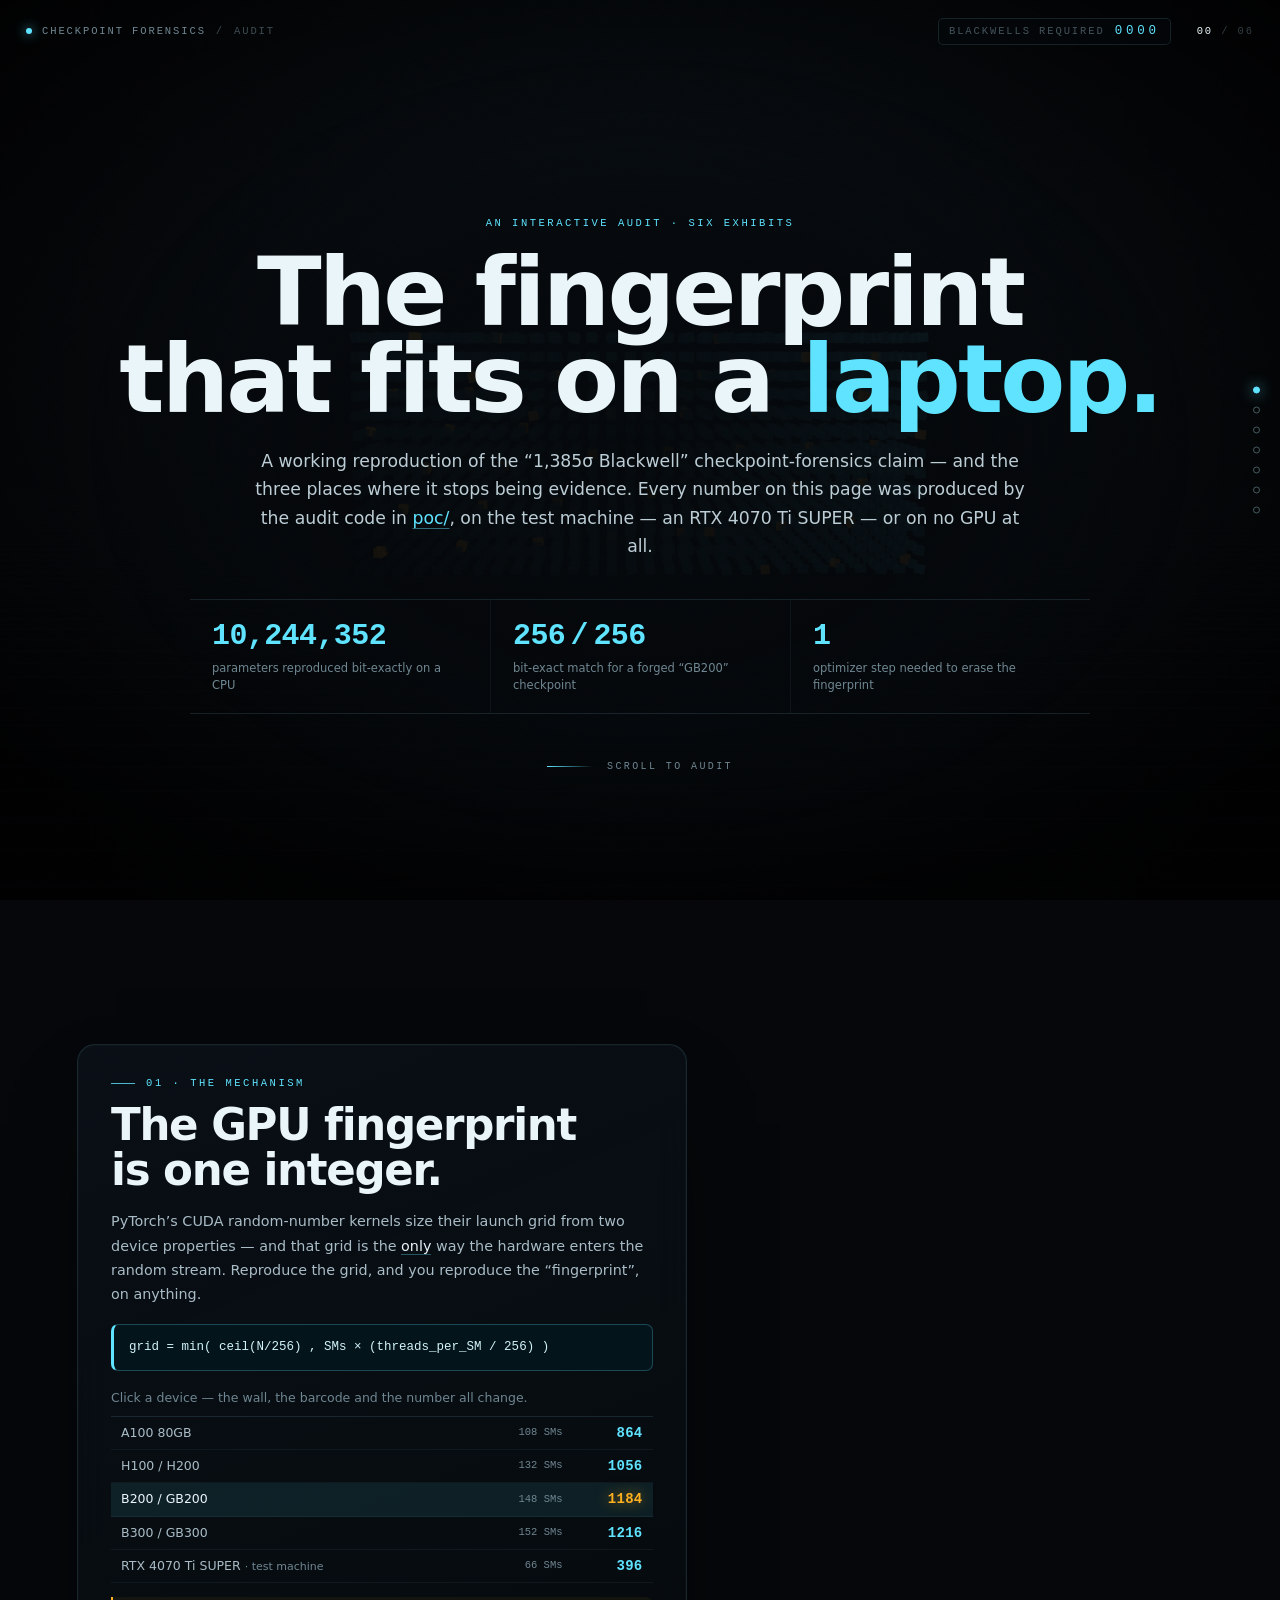
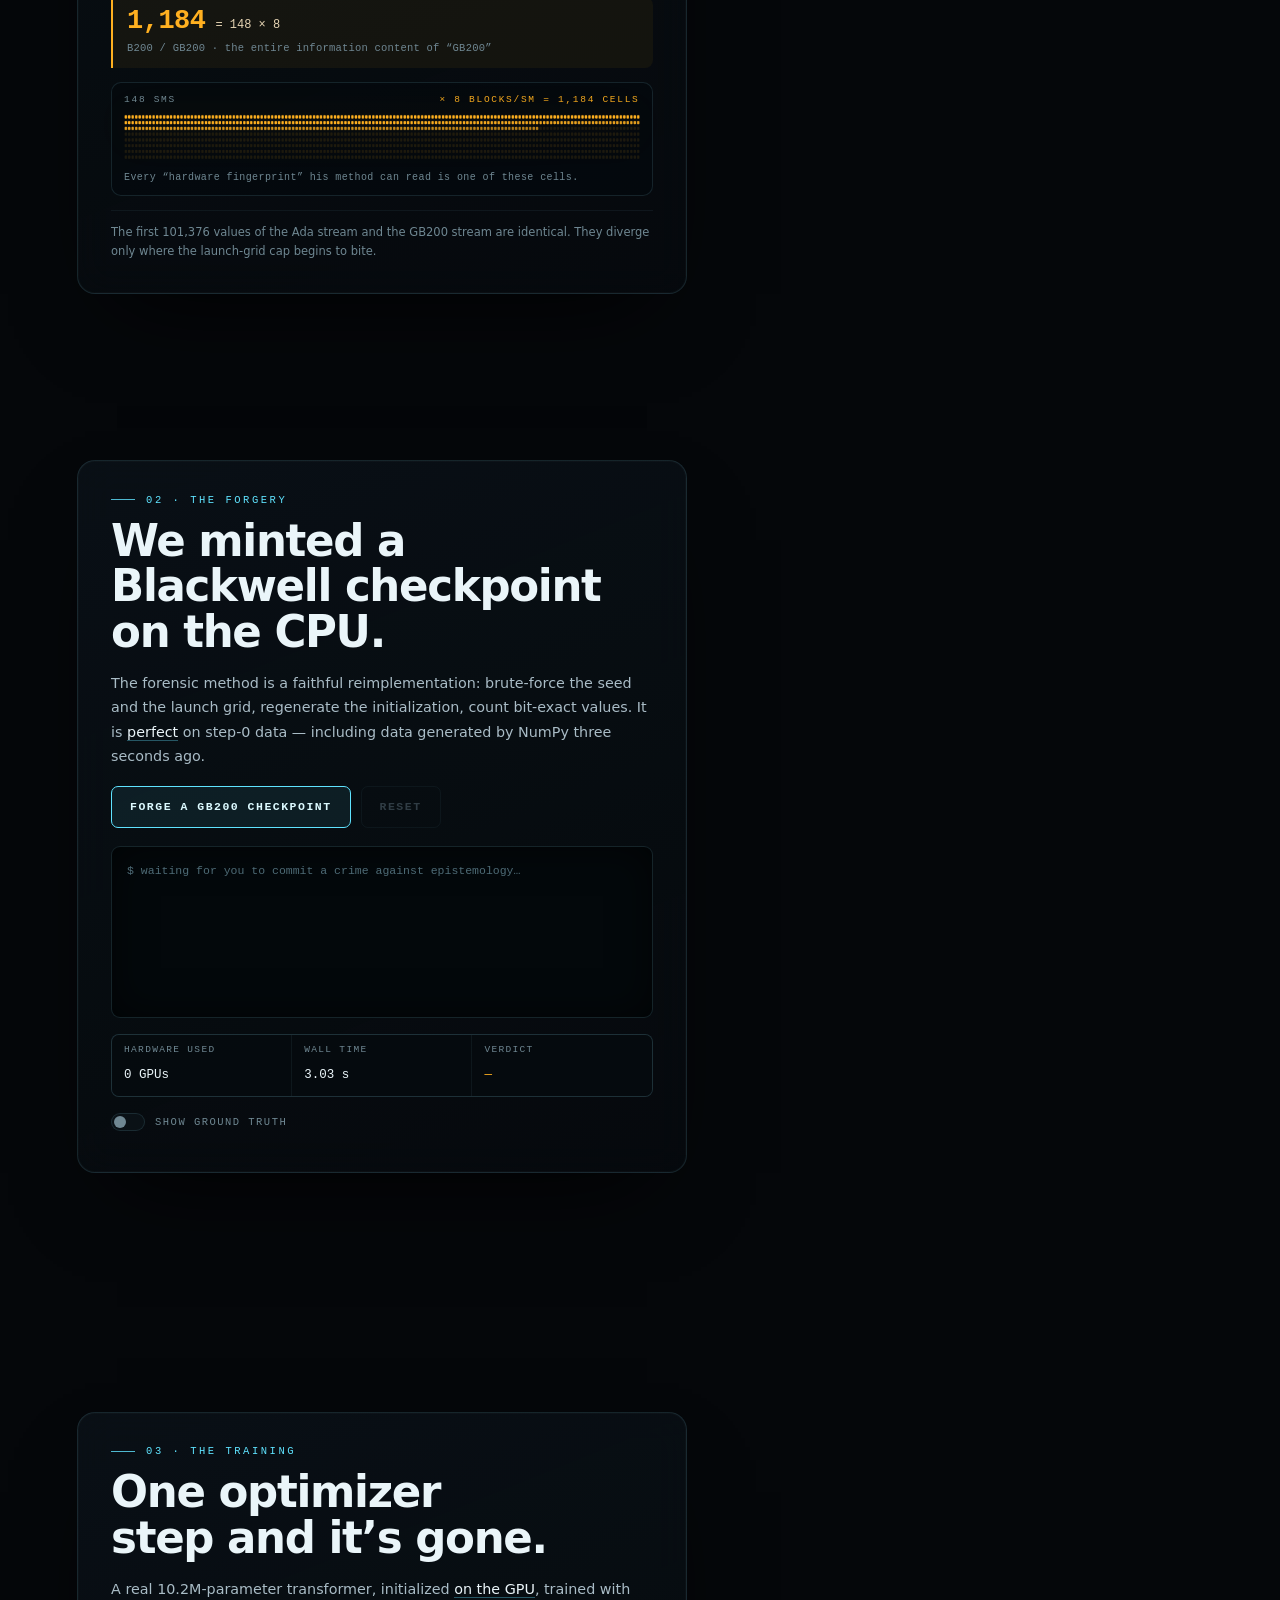
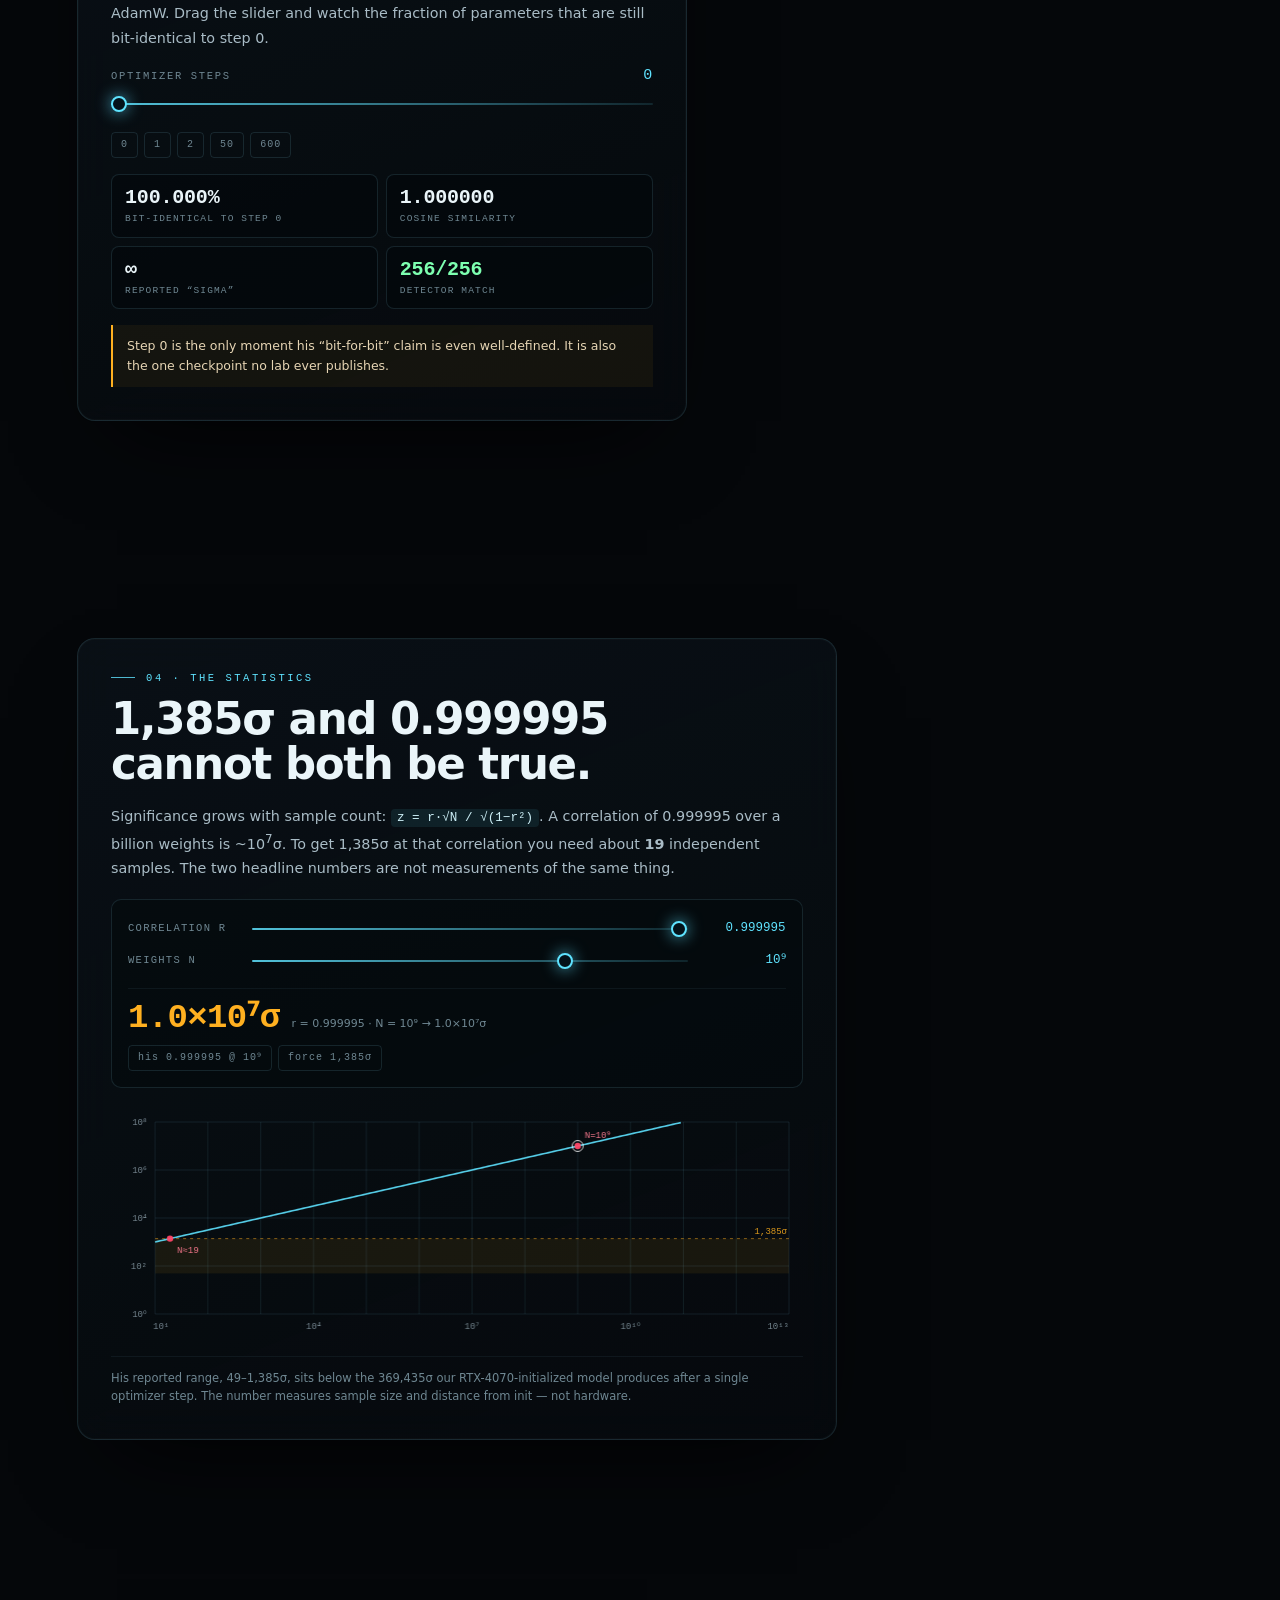
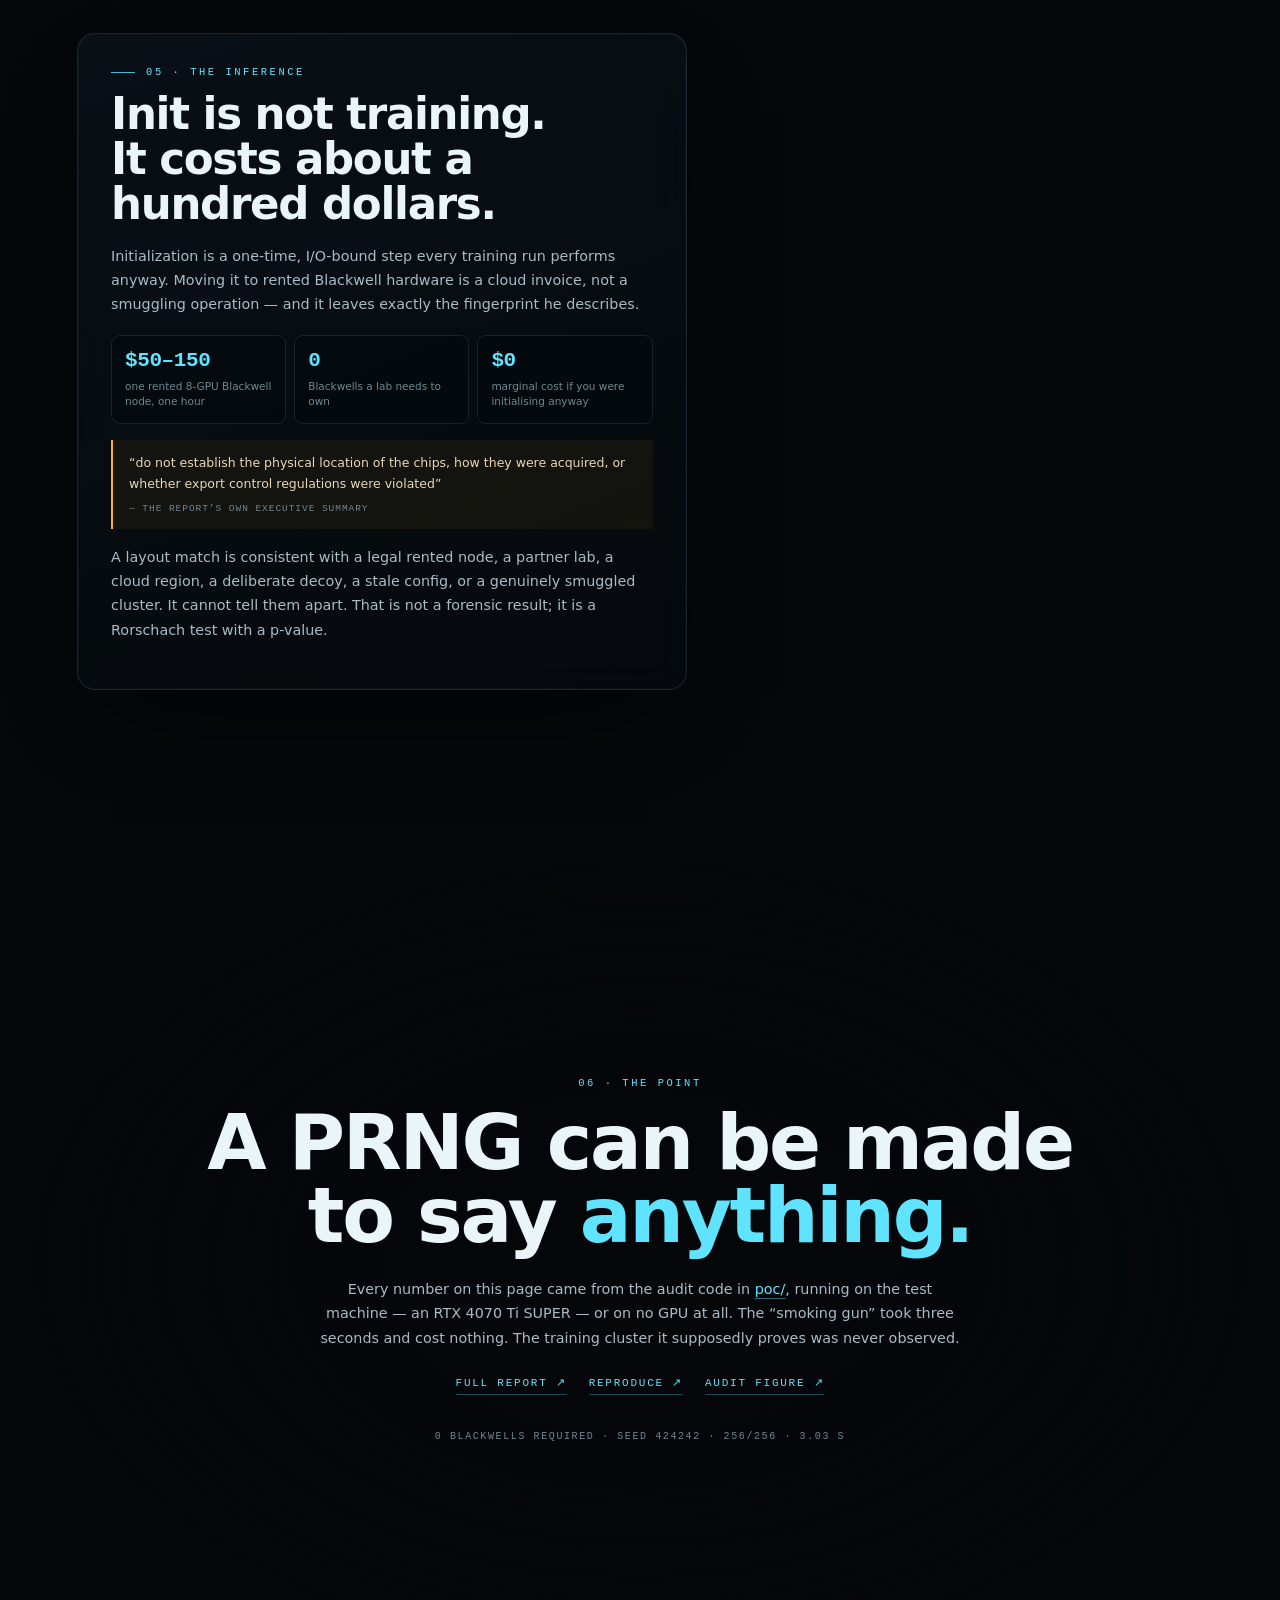
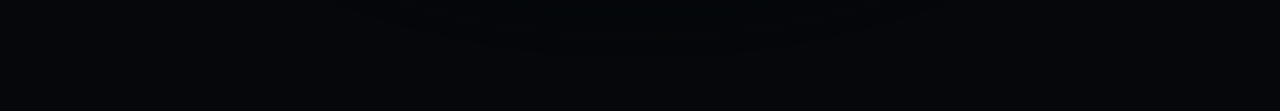
==== site/index.html @ 338f4148 "Checkpoint forensics audit: PoC, report, and interactive site" ====
<!doctype html>
<html lang="en">
<head>
<meta charset="utf-8"/>
<meta name="viewport" content="width=device-width, initial-scale=1"/>
<meta name="theme-color" content="#05070a"/>
<title>Checkpoint Forensics, Audited — an interactive teardown</title>
<meta name="description" content="A working reproduction of the '1,385-sigma Blackwell' checkpoint forensics claim, and the three places where it stops being evidence."/>
<link rel="icon" href="data:image/svg+xml,%3Csvg xmlns='http://www.w3.org/2000/svg' viewBox='0 0 32 32'%3E%3Crect width='32' height='32' fill='%2305070a'/%3E%3Crect x='6' y='6' width='8' height='8' fill='%235fe3ff'/%3E%3Crect x='18' y='6' width='8' height='8' fill='%23ffb020'/%3E%3Crect x='6' y='18' width='8' height='8' fill='%23ff4767'/%3E%3Crect x='18' y='18' width='8' height='8' fill='%235fe3ff'/%3E%3C/svg%3E"/>
<link rel="stylesheet" href="styles.css"/>
</head>
<body>

<div id="webgl" aria-hidden="true"></div>
<div class="grain" aria-hidden="true"></div>
<div class="vignette" aria-hidden="true"></div>

<header class="hud">
  <div class="hud__brand">
    <span class="hud__dot"></span>
    <span>CHECKPOINT&nbsp;FORENSICS</span>
    <span class="hud__sep">/</span>
    <span class="hud__muted">AUDIT</span>
  </div>
  <div class="hud__right">
    <div class="hud__counter" id="hudCounter" title="Every experiment on this page ran with zero Blackwell GPUs">
      <span class="hud__label">BLACKWELLS&nbsp;REQUIRED</span>
      <span class="hud__digits" id="counterDigits">0000</span>
    </div>
    <div class="hud__idx"><b id="idxNum">00</b><span>&nbsp;/&nbsp;06</span></div>
  </div>
</header>

<nav class="rail" id="rail" aria-label="Sections"></nav>

<main>

  <!-- ============================================================ 00 HERO -->
  <section class="section section--hero" id="s-hero" data-scene="hero" data-label="Opening">
    <div class="hero">
      <div class="kicker">An interactive audit · six exhibits</div>
      <h1>The fingerprint<br/>that fits on a <em>laptop.</em></h1>
      <p class="lede">A working reproduction of the “1,385σ Blackwell” checkpoint-forensics claim —
        and the three places where it stops being evidence. Every number on this page was produced
        by the audit code in <a href="../poc/run_all.py" data-view="code" data-title="poc/run_all.py">poc/</a>,
        on the test machine — an RTX&nbsp;4070&nbsp;Ti&nbsp;SUPER — or on no GPU at all.</p>
      <div class="hero__stats">
        <div class="stat">
          <b>10,244,352</b>
          <span>parameters reproduced bit-exactly on a CPU</span>
        </div>
        <div class="stat">
          <b>256&thinsp;/&thinsp;256</b>
          <span>bit-exact match for a forged “GB200” checkpoint</span>
        </div>
        <div class="stat">
          <b>1</b>
          <span>optimizer step needed to erase the fingerprint</span>
        </div>
      </div>
      <div class="scrollcue"><a href="#s-mech"><span class="scrollcue__line"></span> scroll to audit</a></div>
    </div>
  </section>

  <!-- ========================================================== 01 MECHANISM -->
  <section class="section" id="s-mech" data-scene="integer" data-label="The mechanism">
    <div class="panel">
      <div class="kicker">01 · The mechanism</div>
      <h2>The GPU fingerprint is one integer.</h2>
      <p>PyTorch’s CUDA random-number kernels size their launch grid from two device
        properties — and that grid is the <em>only</em> way the hardware enters the random stream.
        Reproduce the grid, and you reproduce the “fingerprint”, on anything.</p>
      <div class="formula">grid = min( ceil(N/256) , SMs × (threads_per_SM / 256) )</div>
      <p class="small">Click a device — the wall, the barcode and the number all change.</p>
      <div class="devices" id="devices">
        <button class="dev" data-key="a100" data-sm="108" data-bps="8" data-name="A100 80GB"
                data-note="a smaller grid, a different fingerprint">
          <span>A100 80GB</span><span class="sm">108 SMs</span><b>864</b>
        </button>
        <button class="dev" data-key="h100" data-sm="132" data-bps="8" data-name="H100 / H200"
                data-note="identical to the H200 — the method cannot tell them apart">
          <span>H100 / H200</span><span class="sm">132 SMs</span><b>1056</b>
        </button>
        <button class="dev is-active" data-key="gb200" data-sm="148" data-bps="8" data-name="B200 / GB200"
                data-note="the entire information content of “GB200”">
          <span>B200 / GB200</span><span class="sm">148 SMs</span><b>1184</b>
        </button>
        <button class="dev" data-key="b300" data-sm="152" data-bps="8" data-name="B300 / GB300"
                data-note="one integer away from “GB200”, and a different rack">
          <span>B300 / GB300</span><span class="sm">152 SMs</span><b>1216</b>
        </button>
        <button class="dev" data-key="rtx4070tis" data-sm="66" data-bps="6" data-name="RTX 4070 Ti SUPER"
                data-note="the test machine that forged the checkpoint">
          <span>RTX 4070 Ti SUPER <i>· test machine</i></span><span class="sm">66 SMs</span><b>396</b>
        </button>
      </div>
      <div class="gridnote">
        <div class="gridnote__row"><b id="gridNum">1,184</b><span id="gridEq">= 148 × 8</span></div>
        <div class="gridnote__cap" id="gridCap">B200 / GB200 · the entire information content of “GB200”</div>
      </div>
      <div class="barcode-block">
        <div class="barcode-block__head"><span id="bcSms">148 SMs</span><span id="bcCells">× 8 blocks/SM = 1,184 cells</span></div>
        <canvas id="barcode" width="760" height="68"></canvas>
        <div class="barcode-block__cap">Every “hardware fingerprint” his method can read is one of these cells.</div>
      </div>
      <p class="fine">The first 101,376 values of the Ada stream and the GB200 stream are identical.
        They diverge only where the launch-grid cap begins to bite.</p>
    </div>
  </section>

  <!-- ============================================================= 02 FORGERY -->
  <section class="section" id="s-forge" data-scene="forge" data-label="The forgery">
    <div class="panel">
      <div class="kicker">02 · The forgery</div>
      <h2>We minted a Blackwell checkpoint on the CPU.</h2>
      <p>The forensic method is a faithful reimplementation: brute-force the seed and the launch
        grid, regenerate the initialization, count bit-exact values. It is <em>perfect</em> on
        step-0 data — including data generated by NumPy three seconds ago.</p>
      <div class="row">
        <button class="btn" id="forgeBtn">Forge a GB200 checkpoint</button>
        <button class="btn btn--ghost" id="resetBtn" disabled>reset</button>
      </div>
      <div class="term" id="term" aria-live="polite"><pre id="termPre"><span class="dim">$ waiting for you to commit a crime against epistemology…</span></pre></div>
      <div class="receipt">
        <div><span>hardware used</span><b>0 GPUs</b></div>
        <div><span>wall time</span><b>3.03 s</b></div>
        <div><span>verdict</span><b class="amber" id="receiptVerdict">—</b></div>
      </div>
      <label class="switch">
        <input type="checkbox" id="truthToggle"/>
        <span>show ground truth</span>
      </label>
      <p class="truth" id="truth">Test machine: <b>RTX 4070 Ti SUPER</b> · Ada · 66 SMs · 16&nbsp;GB · <b>0 Blackwells</b>.
        The forged checkpoint is bit-identical to what a 148-SM device would emit — because the only
        difference is the integer 1184.</p>
    </div>
    <div class="stamp" id="stamp" aria-hidden="true">CERTIFIED<br/>GB200<span>256 / 256 · CONCLUSIVE</span></div>
  </section>

  <!-- ============================================================== 03 DECAY -->
  <section class="section" id="s-decay" data-scene="decay" data-label="The training">
    <div class="panel">
      <div class="kicker">03 · The training</div>
      <h2>One optimizer step and it’s gone.</h2>
      <p>A real 10.2M-parameter transformer, initialized <em>on the GPU</em>, trained with AdamW.
        Drag the slider and watch the fraction of parameters that are still bit-identical to step&nbsp;0.</p>
      <div class="control">
        <div class="control__head">
          <span>optimizer steps</span>
          <output id="stepOut">0</output>
        </div>
        <input type="range" id="stepSlider" min="0" max="10" step="1" value="0"
               aria-label="Training steps"/>
        <div class="presets" id="stepPresets">
          <button data-step="0">0</button>
          <button data-step="1">1</button>
          <button data-step="2">2</button>
          <button data-step="6">50</button>
          <button data-step="10">600</button>
        </div>
      </div>
      <div class="readouts">
        <div><b id="rExact">100.000%</b><span>bit-identical to step 0</span></div>
        <div><b id="rCos">1.000000</b><span>cosine similarity</span></div>
        <div><b id="rSigma">∞</b><span>reported “sigma”</span></div>
        <div><b id="rDetect" class="ok">256/256</b><span>detector match</span></div>
      </div>
      <p class="note" id="decayNote">Step 0 is the only moment his “bit-for-bit” claim is even
        well-defined. It is also the one checkpoint no lab ever publishes.</p>
    </div>
  </section>

  <!-- ============================================================== 04 SIGMA -->
  <section class="section" id="s-sigma" data-scene="sigma" data-label="The statistics">
    <div class="panel panel--wide">
      <div class="kicker">04 · The statistics</div>
      <h2>1,385σ and 0.999995 cannot both be true.</h2>
      <p>Significance grows with sample count: <code>z = r·√N / √(1−r²)</code>. A correlation of
        0.999995 over a billion weights is ~10<sup>7</sup>σ. To get 1,385σ at that correlation you
        need about <b>19</b> independent samples. The two headline numbers are not measurements of
        the same thing.</p>
      <div class="calc">
        <label class="calc__row">
          <span>correlation&nbsp;r</span>
          <input type="range" id="rSlider" min="990000" max="1000000" step="1" value="999995"/>
          <output id="rOut">0.999995</output>
        </label>
        <label class="calc__row">
          <span>weights&nbsp;N</span>
          <input type="range" id="nSlider" min="1" max="12" step="0.05" value="9"/>
          <output id="nOut">10⁹</output>
        </label>
        <div class="calc__result">
          <b id="zOut">10,000,000σ</b>
          <span id="zNote">his 0.999995, applied to 10⁹ weights</span>
        </div>
        <div class="presets">
          <button id="presetHis">his 0.999995 @ 10⁹</button>
          <button id="presetForce">force 1,385σ</button>
        </div>
      </div>
      <canvas id="sigmaChart" height="240"></canvas>
      <p class="fine">His reported range, 49–1,385σ, sits below the 369,435σ our RTX-4070-initialized
        model produces after a single optimizer step. The number measures sample size and distance
        from init — not hardware.</p>
    </div>
  </section>

  <!-- =============================================================== 05 COST -->
  <section class="section" id="s-cost" data-scene="cost" data-label="The inference">
    <div class="panel">
      <div class="kicker">05 · The inference</div>
      <h2>Init is not training. It costs about a hundred dollars.</h2>
      <p>Initialization is a one-time, I/O-bound step every training run performs anyway.
        Moving it to rented Blackwell hardware is a cloud invoice, not a smuggling operation —
        and it leaves exactly the fingerprint he describes.</p>
      <div class="cards">
        <div class="card"><b>$50–150</b><span>one rented 8-GPU Blackwell node, one hour</span></div>
        <div class="card"><b>0</b><span>Blackwells a lab needs to own</span></div>
        <div class="card"><b>$0</b><span>marginal cost if you were initialising anyway</span></div>
      </div>
      <blockquote>“do not establish the physical location of the chips, how they were acquired,
        or whether export control regulations were violated”
        <cite>— the report’s own executive summary</cite></blockquote>
      <p>A layout match is consistent with a legal rented node, a partner lab, a cloud region,
        a deliberate decoy, a stale config, or a genuinely smuggled cluster. It cannot tell them
        apart. That is not a forensic result; it is a Rorschach test with a p-value.</p>
    </div>
  </section>

  <!-- ============================================================== 06 OUTRO -->
  <section class="section section--outro" id="s-outro" data-scene="outro" data-label="The point">
    <div class="outro">
      <div class="kicker">06 · The point</div>
      <h2>A PRNG can be made<br/>to say <em>anything.</em></h2>
      <p>Every number on this page came from the audit code in
        <a href="../poc/run_all.py" data-view="code" data-title="poc/run_all.py">poc/</a>, running on the test
        machine — an RTX 4070 Ti SUPER — or on no GPU at all. The “smoking gun” took three seconds and cost
        nothing. The training cluster it supposedly proves was never observed.</p>
      <div class="outro__links">
        <a href="../REPORT.md" data-view="report" data-title="Checkpoint Forensics, Audited">full report ↗</a>
        <a href="../poc/run_all.py" data-view="code" data-title="poc/run_all.py">reproduce ↗</a>
        <a href="../figures/fig1_audit.png" data-view="image" data-title="fig1_audit.png">audit figure ↗</a>
      </div>
      <div class="outro__foot">0 Blackwells required · seed 424242 · 256/256 · 3.03 s</div>
    </div>
  </section>

</main>

<noscript><div class="noscript">This page needs JavaScript and WebGL. The full written audit is in <a href="../REPORT.md">REPORT.md</a>.</div></noscript>

<button class="totop" id="toTop" type="button" aria-label="Back to top">
  <span class="totop__arrow" aria-hidden="true">↑</span>
  <span class="totop__label">top</span>
</button>

<div class="modal" id="modal" role="dialog" aria-modal="true" aria-hidden="true" aria-labelledby="modalTitle">
  <div class="modal__backdrop" data-close></div>
  <div class="modal__panel">
    <header class="modal__bar">
      <div class="modal__heading">
        <span class="modal__kind" id="modalKind">document</span>
        <h2 class="modal__title" id="modalTitle">Viewer</h2>
      </div>
      <div class="modal__actions">
        <button class="modal__btn" id="modalCopy" type="button" hidden>copy</button>
        <a class="modal__btn" id="modalDownload" href="#" download hidden>download</a>
        <button class="modal__close" type="button" data-close aria-label="Close viewer">✕</button>
      </div>
    </header>
    <div class="modal__body" id="modalBody"></div>
  </div>
</div>

<script type="module" src="main.js"></script>
</body>
</html>
---- site/styles.css ----
/* ============================================================================
   Checkpoint Forensics, Audited — visual system
   ========================================================================== */
:root{
  --bg:#05070a;
  --bg2:#070b10;
  --ink:#eaf5f9;
  --body:#a9bcc6;
  --dim:#6f8792;
  --line:rgba(110,180,200,.16);
  --line-soft:rgba(110,180,200,.08);
  --cyan:#5fe3ff;
  --amber:#ffb020;
  --red:#ff4767;
  --green:#7dffb0;
  --sans:"Segoe UI",system-ui,-apple-system,"Helvetica Neue",Arial,sans-serif;
  --mono:ui-monospace,"Cascadia Mono",Consolas,"SF Mono",Menlo,monospace;
  --panel:linear-gradient(158deg,rgba(10,17,23,.9),rgba(6,10,14,.76));
  --shadow:0 40px 90px -40px rgba(0,0,0,.95),0 0 0 1px rgba(255,255,255,.02) inset;
}
*,*::before,*::after{box-sizing:border-box}
html{scroll-behavior:smooth}
body{
  margin:0;background:var(--bg);color:var(--ink);
  font-family:var(--sans);font-size:16px;line-height:1.6;
  overflow-x:hidden;-webkit-font-smoothing:antialiased;
}
::selection{background:rgba(95,227,255,.28);color:#fff}
:focus-visible{outline:2px solid var(--cyan);outline-offset:3px;border-radius:4px}
a{color:var(--cyan);text-decoration:none}
a:hover{text-decoration:underline;text-underline-offset:3px}

/* ---------- stage ---------------------------------------------------------- */
#webgl{position:fixed;inset:0;z-index:0}
#webgl canvas{display:block;width:100%;height:100%}
.grain,.vignette{position:fixed;inset:0;z-index:1;pointer-events:none}
.grain{
  opacity:.045;mix-blend-mode:screen;
  background-image:url("data:image/svg+xml,%3Csvg xmlns='http://www.w3.org/2000/svg' width='160' height='160'%3E%3Cfilter id='n'%3E%3CfeTurbulence type='fractalNoise' baseFrequency='0.85' numOctaves='2' stitchTiles='stitch'/%3E%3C/filter%3E%3Crect width='100%25' height='100%25' filter='url(%23n)' opacity='0.6'/%3E%3C/svg%3E");
}
.vignette{background:radial-gradient(ellipse 70% 60% at 50% 42%,rgba(0,0,0,0) 30%,rgba(0,0,0,.55) 78%,rgba(0,0,0,.82) 100%)}

/* ---------- HUD ------------------------------------------------------------ */
.hud{
  position:fixed;top:0;left:0;right:0;z-index:30;
  display:flex;align-items:center;justify-content:space-between;gap:20px;
  padding:18px 26px;pointer-events:none;
  font:10.5px/1 var(--mono);letter-spacing:.18em;text-transform:uppercase;color:var(--dim);
}
.hud__brand{display:flex;align-items:center;gap:10px;white-space:nowrap}
.hud__dot{width:6px;height:6px;border-radius:50%;background:var(--cyan);box-shadow:0 0 12px var(--cyan);animation:pulse 2.6s infinite}
@keyframes pulse{0%,100%{opacity:1}50%{opacity:.35}}
.hud__sep,.hud__muted{opacity:.55}
.hud__right{display:flex;align-items:center;gap:26px}
.hud__counter{display:flex;align-items:center;gap:10px;padding:6px 10px;border:1px solid var(--line);border-radius:5px;background:rgba(5,9,12,.5)}
.hud__label{opacity:.6}
.hud__digits{font-size:12.5px;letter-spacing:.3em;color:var(--cyan);transition:text-shadow .3s,color .3s}
.hud__counter.flash .hud__digits{color:#fff;text-shadow:0 0 16px var(--cyan)}
.hud__idx b{color:var(--ink);font-weight:500}
.hud__idx span{opacity:.45}

/* ---------- rail ----------------------------------------------------------- */
.rail{position:fixed;right:20px;top:50%;transform:translateY(-50%);z-index:30;display:flex;flex-direction:column;gap:13px}
.rail button{
  width:7px;height:7px;padding:0;border-radius:50%;cursor:pointer;
  border:1px solid rgba(150,190,205,.45);background:transparent;transition:.25s;
}
.rail button:hover{border-color:var(--cyan);transform:scale(1.35)}
.rail button.is-active{background:var(--cyan);border-color:var(--cyan);box-shadow:0 0 14px rgba(95,227,255,.9)}

/* ---------- sections ------------------------------------------------------- */
main{position:relative;z-index:10}
.section{
  position:relative;min-height:100vh;display:flex;align-items:center;
  padding:8vh 6vw;scroll-margin-top:0;
}
.section--hero{justify-content:center;text-align:center;min-height:108vh;padding-top:10vh}
.section--hero::before{
  content:"";position:absolute;inset:0;pointer-events:none;
  background:radial-gradient(ellipse 58% 54% at 50% 46%,rgba(5,7,10,.94) 0%,rgba(5,7,10,.82) 42%,rgba(5,7,10,0) 74%);
}
.section--outro{justify-content:center;text-align:center}
.section--outro::before{
  content:"";position:absolute;inset:0;pointer-events:none;
  background:radial-gradient(ellipse 62% 58% at 50% 50%,rgba(5,7,10,.95) 0%,rgba(5,7,10,.86) 45%,rgba(5,7,10,0) 76%);
}

/* ---------- panel ---------------------------------------------------------- */
.panel{
  position:relative;width:min(610px,100%);
  background:var(--panel);border:1px solid var(--line);border-radius:18px;
  padding:clamp(22px,2.6vw,36px);
  box-shadow:var(--shadow);
  backdrop-filter:blur(18px) saturate(1.15);-webkit-backdrop-filter:blur(18px) saturate(1.15);
  pointer-events:auto;
}
.panel--wide{width:min(760px,100%)}
.js .panel{opacity:0;transform:translateY(26px);transition:opacity .9s cubic-bezier(.2,.7,.2,1),transform .9s cubic-bezier(.2,.7,.2,1)}
.js .section.is-active .panel{opacity:1;transform:none}

.kicker{
  display:flex;align-items:center;gap:11px;
  font:10.5px/1 var(--mono);letter-spacing:.24em;text-transform:uppercase;color:var(--cyan);
  margin-bottom:6px;
}
.kicker::before{content:"";width:24px;height:1px;background:currentColor;opacity:.8}
h1,h2{margin:0;font-weight:650;letter-spacing:-.03em;text-wrap:balance}
h1{font-size:clamp(46px,7.4vw,108px);line-height:.92;margin:20px 0 24px}
h1 em,h2 em{font-style:normal;color:var(--cyan)}
h2{font-size:clamp(27px,3.4vw,44px);line-height:1.04;margin:14px 0 16px}
p{margin:0 0 14px;color:var(--body);font-size:clamp(14px,1.12vw,15.5px);line-height:1.7}
p em{color:var(--ink);font-style:normal;border-bottom:1px solid rgba(95,227,255,.35)}
p.small{font-size:12.5px;color:var(--dim);margin-bottom:8px}
p.fine{font-size:11.5px;line-height:1.6;color:var(--dim);margin:14px 0 0;border-top:1px solid var(--line-soft);padding-top:12px}
p.note{margin:16px 0 0;padding:11px 14px;border-left:2px solid var(--amber);background:rgba(255,176,32,.055);color:#e6d5b4;font-size:12.5px;line-height:1.6}
code{font-family:var(--mono);font-size:.88em;color:#cdeff7;background:rgba(95,227,255,.09);padding:2px 6px;border-radius:4px;white-space:nowrap}

/* ---------- hero ----------------------------------------------------------- */
.hero{max-width:1060px;text-align:center;position:relative;z-index:1}
.hero .kicker{justify-content:center}
.hero .kicker::before{display:none}
.lede{max-width:780px;margin:0 auto 38px;font-size:clamp(15px,1.35vw,18px);line-height:1.65;color:#bccdd5}
.lede a,.outro p a{
  color:var(--cyan);font-weight:500;
  text-decoration:underline;text-decoration-color:rgba(95,227,255,.45);
  text-decoration-thickness:1px;text-underline-offset:4px;
}
.lede a:hover,.outro p a:hover{color:#fff;text-decoration-color:#fff}
.hero__stats{display:grid;grid-template-columns:repeat(3,1fr);gap:0;max-width:900px;margin:0 auto 46px;border-top:1px solid var(--line);border-bottom:1px solid var(--line)}
.stat{padding:20px 22px;text-align:left}
.stat+.stat{border-left:1px solid var(--line-soft)}
.stat b{display:block;font:600 clamp(22px,2.4vw,30px)/1.1 var(--mono);color:var(--cyan);letter-spacing:-.02em}
.stat span{display:block;margin-top:7px;font-size:11.5px;line-height:1.45;color:var(--dim)}
.scrollcue{font:10px/1 var(--mono);letter-spacing:.24em;text-transform:uppercase;color:var(--dim)}
.scrollcue a{display:inline-flex;align-items:center;gap:14px;color:inherit;text-decoration:none;transition:color .2s}
.scrollcue a:hover,.scrollcue a:focus-visible{color:var(--cyan);text-decoration:none}
.scrollcue__line{width:46px;height:1px;background:linear-gradient(90deg,var(--cyan),transparent);animation:slide 2.4s ease-in-out infinite}
@keyframes slide{0%,100%{transform:translateX(0);opacity:.35}50%{transform:translateX(8px);opacity:1}}

/* ---------- formula -------------------------------------------------------- */
.formula{
  font-family:var(--mono);font-size:12.5px;line-height:1.5;color:#d3f4fb;
  background:#03141a;border:1px solid rgba(95,227,255,.26);border-left:3px solid var(--cyan);
  padding:13px 15px;border-radius:7px;margin:17px 0 16px;overflow-x:auto;white-space:nowrap;
}

/* ---------- device table --------------------------------------------------- */
.devices{display:flex;flex-direction:column;margin:2px 0 4px;border-top:1px solid var(--line)}
.dev{
  display:grid;grid-template-columns:1fr 90px 70px;align-items:center;gap:10px;
  padding:8px 10px;border:0;border-bottom:1px solid var(--line-soft);
  background:transparent;color:var(--body);font:12.5px/1.3 var(--sans);
  text-align:left;cursor:pointer;transition:background .18s,color .18s;
}
.dev:hover{background:rgba(95,227,255,.05);color:var(--ink)}
.dev.is-active{background:rgba(95,227,255,.09);color:var(--ink)}
.dev.is-active b{color:var(--amber);text-shadow:0 0 14px rgba(255,176,32,.6)}
.dev span.sm{font-family:var(--mono);font-size:10.5px;color:var(--dim);text-align:right}
.dev b{font:600 14px/1 var(--mono);color:var(--cyan);text-align:right;letter-spacing:.02em}
.dev i{font-style:normal;color:var(--dim);font-size:11px}

/* ---------- grid readout --------------------------------------------------- */
.gridnote{margin:14px 0 0;padding:11px 14px;border-left:2px solid var(--amber);background:rgba(255,176,32,.055);border-radius:0 8px 8px 0}
.gridnote__row{display:flex;align-items:baseline;gap:10px}
.gridnote__row b{font:600 27px/1 var(--mono);color:var(--amber);letter-spacing:-.02em;font-variant-numeric:tabular-nums}
.gridnote__row span{font:12px/1 var(--mono);color:#e6d5b4}
.gridnote__cap{margin-top:6px;font:10.5px/1.5 var(--mono);letter-spacing:.02em;color:var(--dim)}

/* ---------- barcode -------------------------------------------------------- */
.barcode-block{margin:14px 0 2px;padding:12px 12px 10px;border:1px solid var(--line);border-radius:10px;background:rgba(3,9,12,.5)}
.barcode-block__head{display:flex;justify-content:space-between;font:9.5px/1 var(--mono);letter-spacing:.18em;text-transform:uppercase;color:var(--dim);margin-bottom:10px}
.barcode-block__head span:last-child{color:var(--amber);opacity:.95}
.barcode-block canvas{display:block;width:100%;height:auto;filter:drop-shadow(0 0 18px rgba(255,176,32,.12))}
.barcode-block__cap{margin-top:10px;font:10px/1.5 var(--mono);color:var(--dim);letter-spacing:.04em}

/* ---------- buttons -------------------------------------------------------- */
.row{display:flex;gap:10px;flex-wrap:wrap;margin:18px 0}
.btn{
  appearance:none;border:1px solid var(--cyan);border-radius:7px;cursor:pointer;
  background:rgba(95,227,255,.08);color:#dcfaff;
  font:600 11.5px/1 var(--mono);letter-spacing:.13em;text-transform:uppercase;
  padding:14px 18px;transition:.18s;white-space:nowrap;
}
.btn:hover{background:var(--cyan);color:#021014;box-shadow:0 0 34px rgba(95,227,255,.45)}
.btn:active{transform:translateY(1px)}
.btn:disabled{opacity:.4;cursor:not-allowed;box-shadow:none}
.btn--ghost{border-color:var(--line);background:transparent;color:var(--dim)}
.btn--ghost:hover{border-color:var(--dim);background:rgba(255,255,255,.04);color:var(--ink);box-shadow:none}

/* ---------- terminal ------------------------------------------------------- */
.term{
  margin:16px 0;border:1px solid var(--line);border-radius:9px;background:#03080b;
  padding:14px 15px;min-height:172px;max-height:230px;overflow:auto;
  font:11.5px/1.72 var(--mono);color:#a9e9f7;
  box-shadow:inset 0 0 40px rgba(0,0,0,.6);
}
.term pre{margin:0;white-space:pre-wrap;word-break:break-word}
.term .dim{color:#4e6b76}
.term .ok{color:var(--green)}
.term .bad{color:var(--red)}
.term .warn{color:var(--amber)}
.term .cmd{color:#dff8ff}

/* ---------- receipt / truth ------------------------------------------------ */
.receipt{display:grid;grid-template-columns:repeat(3,1fr);gap:1px;background:var(--line-soft);border:1px solid var(--line);border-radius:8px;overflow:hidden;margin:12px 0 16px}
.receipt div{background:rgba(4,9,12,.85);padding:10px 12px}
.receipt span{display:block;font:9.5px/1 var(--mono);letter-spacing:.14em;text-transform:uppercase;color:var(--dim);margin-bottom:6px}
.receipt b{font:500 12.5px/1.2 var(--mono);color:var(--ink)}
.amber{color:var(--amber)!important}
.ok{color:var(--green)!important}
.bad{color:var(--red)!important}

.switch{display:inline-flex;align-items:center;gap:10px;font:10.5px/1 var(--mono);letter-spacing:.14em;text-transform:uppercase;color:var(--dim);cursor:pointer;user-select:none}
.switch input{appearance:none;width:34px;height:18px;border-radius:20px;border:1px solid var(--line);background:#0a1116;position:relative;cursor:pointer;transition:.2s;margin:0}
.switch input::after{content:"";position:absolute;top:2px;left:2px;width:12px;height:12px;border-radius:50%;background:var(--dim);transition:.2s}
.switch input:checked{border-color:var(--green);background:rgba(125,255,176,.12)}
.switch input:checked::after{left:18px;background:var(--green);box-shadow:0 0 10px var(--green)}
.truth{display:none;margin-top:14px;padding:13px 15px;border:1px dashed rgba(125,255,176,.4);border-radius:8px;font-size:12.5px;color:#cfeee0;background:rgba(125,255,176,.04)}
.truth.show{display:block;animation:fadein .4s ease}
@keyframes fadein{from{opacity:0;transform:translateY(-4px)}to{opacity:1;transform:none}}
.truth b{color:var(--green)}

/* ---------- stamp ---------------------------------------------------------- */
.stamp{
  position:absolute;right:7vw;top:24vh;z-index:20;pointer-events:none;
  padding:18px 26px;border:4px double var(--red);border-radius:6px;
  color:var(--red);font:800 clamp(22px,2.4vw,32px)/1 var(--mono);letter-spacing:.04em;text-align:center;
  transform:rotate(-9deg) scale(.6);opacity:0;
  text-shadow:0 0 26px rgba(255,71,103,.55);
  background:rgba(15,3,7,.35);backdrop-filter:blur(2px);
}
.stamp span{display:block;margin-top:9px;font:500 10.5px/1 var(--mono);letter-spacing:.22em}
.stamp.show{animation:stampin .55s cubic-bezier(.18,1.5,.35,1) forwards}
@keyframes stampin{
  0%{opacity:0;transform:rotate(-9deg) scale(2.4)}
  55%{opacity:1;transform:rotate(-9deg) scale(.96)}
  75%{transform:rotate(-9deg) scale(1.03)}
  100%{opacity:1;transform:rotate(-9deg) scale(1)}
}
.shake{animation:shake .45s ease}
@keyframes shake{0%,100%{transform:translate(0,0)}20%{transform:translate(-3px,2px)}40%{transform:translate(3px,-2px)}60%{transform:translate(-2px,1px)}80%{transform:translate(2px,-1px)}}

/* ---------- controls ------------------------------------------------------- */
.control{margin:18px 0 16px}
.control__head{display:flex;justify-content:space-between;align-items:baseline;font:10.5px/1 var(--mono);letter-spacing:.16em;text-transform:uppercase;color:var(--dim);margin-bottom:8px}
.control__head output{font-size:15px;color:var(--cyan);letter-spacing:.02em}
input[type=range]{
  appearance:none;-webkit-appearance:none;width:100%;height:26px;background:transparent;margin:0;cursor:pointer;
}
input[type=range]::-webkit-slider-runnable-track{height:2px;background:linear-gradient(90deg,rgba(95,227,255,.85),rgba(95,227,255,.12));border-radius:2px}
input[type=range]::-webkit-slider-thumb{
  -webkit-appearance:none;width:16px;height:16px;border-radius:50%;margin-top:-7px;
  background:#04121a;border:2px solid var(--cyan);box-shadow:0 0 16px rgba(95,227,255,.75);
}
input[type=range]::-moz-range-track{height:2px;background:rgba(95,227,255,.35);border-radius:2px}
input[type=range]::-moz-range-thumb{width:14px;height:14px;border:2px solid var(--cyan);border-radius:50%;background:#04121a}
.presets{display:flex;gap:6px;flex-wrap:wrap;margin-top:8px}
.presets button{
  border:1px solid var(--line);background:transparent;color:var(--dim);cursor:pointer;
  font:10px/1 var(--mono);letter-spacing:.1em;padding:7px 9px;border-radius:4px;transition:.15s;
}
.presets button:hover{border-color:var(--cyan);color:var(--cyan);background:rgba(95,227,255,.07)}

/* ---------- readouts ------------------------------------------------------- */
.readouts{display:grid;grid-template-columns:repeat(2,1fr);gap:8px;margin:16px 0 0}
.readouts>div{border:1px solid var(--line);border-radius:8px;padding:11px 13px;background:rgba(3,9,12,.55)}
.readouts b{display:block;font:600 20px/1.15 var(--mono);color:var(--ink);letter-spacing:-.01em}
.readouts span{display:block;margin-top:4px;font:9.5px/1.3 var(--mono);letter-spacing:.12em;text-transform:uppercase;color:var(--dim)}

/* ---------- sigma calc ----------------------------------------------------- */
.calc{margin:18px 0 14px;border:1px solid var(--line);border-radius:10px;padding:16px;background:rgba(3,9,12,.45)}
.calc__row{display:grid;grid-template-columns:110px 1fr 84px;align-items:center;gap:14px;margin-bottom:6px}
.calc__row span{font:10.5px/1 var(--mono);letter-spacing:.12em;text-transform:uppercase;color:var(--dim)}
.calc__row output{font:12.5px/1 var(--mono);color:var(--cyan);text-align:right}
.calc__result{display:flex;align-items:baseline;gap:12px;flex-wrap:wrap;margin:14px 0 10px;padding-top:12px;border-top:1px solid var(--line-soft)}
.calc__result b{font:600 clamp(24px,3vw,34px)/1 var(--mono);color:var(--amber);letter-spacing:-.02em}
.calc__result span{font-size:11px;color:var(--dim)}
#sigmaChart{display:block;width:100%;height:auto;margin:10px 0 2px}

/* ---------- cost cards ----------------------------------------------------- */
.cards{display:grid;grid-template-columns:repeat(3,1fr);gap:8px;margin:18px 0 16px}
.card{border:1px solid var(--line);border-radius:9px;padding:14px 13px;background:rgba(3,9,12,.5)}
.card b{display:block;font:600 21px/1 var(--mono);color:var(--cyan);margin-bottom:8px;letter-spacing:-.02em}
.card span{display:block;font-size:10.5px;line-height:1.45;color:var(--dim)}
blockquote{margin:16px 0;padding:13px 16px;border-left:2px solid var(--amber);background:rgba(255,176,32,.05);color:#e9d8b8;font-size:12.5px;line-height:1.65}
blockquote cite{display:block;margin-top:8px;font:9.5px/1.4 var(--mono);letter-spacing:.1em;text-transform:uppercase;color:var(--dim);font-style:normal}

/* ---------- outro ---------------------------------------------------------- */
.outro{max-width:1000px;text-align:center;position:relative;z-index:1}
.outro .kicker{justify-content:center}
.outro .kicker::before{display:none}
.outro h2{font-size:clamp(38px,6vw,86px);line-height:.95;margin:18px 0 24px}
.outro p{max-width:640px;margin:0 auto 28px}
.outro__links{display:flex;gap:22px;justify-content:center;flex-wrap:wrap;margin-bottom:34px}
.outro__links a{font:11px/1 var(--mono);letter-spacing:.16em;text-transform:uppercase;color:var(--cyan);border-bottom:1px solid rgba(95,227,255,.3);padding-bottom:5px}
.outro__links a:hover{text-decoration:none;border-color:var(--cyan);color:#fff}
.outro__foot{font:10px/1.6 var(--mono);letter-spacing:.16em;text-transform:uppercase;color:var(--dim)}

/* ---------- misc ----------------------------------------------------------- */
.noscript{position:fixed;inset:auto 20px 20px 20px;z-index:99;background:#1a0b10;border:1px solid var(--red);color:#ffd9e0;padding:14px 18px;font-size:13px;border-radius:8px}

/* ---------- modal viewer --------------------------------------------------- */
html.modal-open,html.modal-open body{overflow:hidden}
.modal{
  position:fixed;inset:0;z-index:100;display:grid;place-items:center;padding:4vh 3vw;
  opacity:0;visibility:hidden;transition:opacity .25s,visibility .25s;
}
.modal.is-open{opacity:1;visibility:visible}
.modal__backdrop{
  position:absolute;inset:0;background:rgba(2,4,7,.8);
  backdrop-filter:blur(10px) saturate(.8);-webkit-backdrop-filter:blur(10px) saturate(.8);
}
.modal__panel{
  position:relative;width:min(1120px,94vw);height:min(86vh,940px);
  display:flex;flex-direction:column;
  background:linear-gradient(168deg,#080f15,#050a0e);
  border:1px solid rgba(110,180,200,.22);border-radius:18px;
  box-shadow:0 50px 130px -40px #000,inset 0 1px 0 rgba(255,255,255,.04);
  transform:translateY(16px) scale(.985);opacity:0;
  transition:transform .32s cubic-bezier(.2,.8,.2,1),opacity .3s;
}
.modal.is-open .modal__panel{transform:none;opacity:1}
.modal__bar{
  flex:0 0 auto;display:flex;align-items:center;justify-content:space-between;gap:18px;
  padding:13px 16px 13px 20px;border-bottom:1px solid var(--line);
}
.modal__heading{display:flex;align-items:center;gap:12px;min-width:0}
.modal__kind{
  font:9px/1 var(--mono);letter-spacing:.2em;text-transform:uppercase;color:var(--cyan);
  border:1px solid rgba(95,227,255,.3);padding:5px 7px;border-radius:4px;white-space:nowrap;
}
.modal__title{
  margin:0;font:600 14px/1.2 var(--mono);letter-spacing:.01em;color:var(--ink);
  white-space:nowrap;overflow:hidden;text-overflow:ellipsis;
}
.modal__actions{display:flex;align-items:center;gap:7px;flex:0 0 auto}
.modal__btn{
  appearance:none;border:1px solid var(--line);background:transparent;color:var(--dim);
  border-radius:6px;padding:9px 11px;font:10px/1 var(--mono);letter-spacing:.14em;
  text-transform:uppercase;cursor:pointer;transition:.15s;text-decoration:none;
}
.modal__btn:hover{color:var(--cyan);border-color:var(--cyan);background:rgba(95,227,255,.07);text-decoration:none}
.modal__btn[hidden]{display:none}
.modal__close{
  width:34px;height:34px;border-radius:50%;border:1px solid var(--line);
  background:transparent;color:var(--dim);font-size:14px;line-height:1;cursor:pointer;transition:.15s;
}
.modal__close:hover{color:#fff;border-color:var(--red);background:rgba(255,71,103,.12)}
.modal__body{
  flex:1 1 auto;overflow:auto;overscroll-behavior:contain;
  scrollbar-width:thin;scrollbar-color:#1c3a44 transparent;
}
.modal__body::-webkit-scrollbar{width:10px;height:10px}
.modal__body::-webkit-scrollbar-thumb{background:#16323b;border-radius:10px;border:2px solid #070c11}
.modal__loading{padding:70px 20px;text-align:center;font:11px/1 var(--mono);letter-spacing:.2em;text-transform:uppercase;color:var(--dim)}
.modal__error{padding:44px;color:#ffd3da;font-size:14px;line-height:1.7}
.modal__error a{color:var(--cyan)}

/* markdown */
.md{max-width:880px;margin:0 auto;padding:38px 44px 70px;color:var(--body);font-size:15px;line-height:1.72}
.md>*:first-child{margin-top:0}
.md h1{font-size:30px;line-height:1.1;letter-spacing:-.03em;color:var(--ink);margin:0 0 18px;font-weight:650}
.md h2{font-size:22px;line-height:1.15;letter-spacing:-.02em;color:var(--ink);margin:38px 0 14px;padding-top:18px;border-top:1px solid var(--line-soft);font-weight:650}
.md h3{font-size:16.5px;color:var(--ink);margin:26px 0 10px;font-weight:650}
.md h4{font-size:13px;color:var(--cyan);margin:22px 0 8px;letter-spacing:.06em;text-transform:uppercase}
.md p{margin:0 0 13px;color:var(--body)}
.md strong{color:var(--ink)}
.md em{color:#cfe6ee}
.md a{color:var(--cyan);text-decoration:underline;text-decoration-color:rgba(95,227,255,.3);text-underline-offset:3px}
.md ul,.md ol{margin:0 0 14px;padding-left:22px}
.md li{margin:5px 0}
.md li::marker{color:rgba(95,227,255,.65)}
.md blockquote{margin:16px 0;padding:12px 18px;border-left:2px solid var(--amber);background:rgba(255,176,32,.05);color:#e6d5b4}
.md blockquote p:last-child{margin:0}
.md hr{border:0;border-top:1px solid var(--line);margin:30px 0}
.md code{font-family:var(--mono);font-size:.86em;color:#cdeff7;background:rgba(95,227,255,.09);border:1px solid rgba(95,227,255,.08);padding:1px 5px;border-radius:4px;white-space:nowrap}
.md pre{margin:16px 0;padding:16px 18px;background:#03090c;border:1px solid var(--line);border-radius:9px;overflow:auto}
.md pre code{background:none;border:0;padding:0;white-space:pre;font-size:12px;line-height:1.65;color:#b9e6f2}
.md table{width:100%;border-collapse:collapse;margin:16px 0;font-size:12px;line-height:1.5}
.md th,.md td{border:1px solid var(--line-soft);padding:7px 9px;text-align:left;vertical-align:top}
.md th{background:rgba(95,227,255,.06);color:var(--ink);font:600 10px/1.4 var(--mono);letter-spacing:.04em;text-transform:uppercase}
.md tr:nth-child(even) td{background:rgba(255,255,255,.012)}
.md img{max-width:100%;height:auto;border:1px solid var(--line);border-radius:10px;margin:18px 0}

/* code */
.modal--code .modal__body{overflow:hidden;display:flex}
.codeview{display:flex;flex:1;min-height:0;width:100%}
.codeview__list{
  flex:0 0 238px;width:238px;overflow:auto;
  border-right:1px solid var(--line);padding:8px 8px 18px;background:rgba(3,9,12,.55);
}
.codeview__head{font:9px/1 var(--mono);letter-spacing:.2em;text-transform:uppercase;color:var(--dim);padding:9px 8px 12px;border-bottom:1px solid var(--line-soft);margin-bottom:4px}
.codeview__group{font:9px/1 var(--mono);letter-spacing:.18em;text-transform:uppercase;color:#4c6a75;padding:13px 8px 5px}
.codeview__file{
  display:block;width:100%;text-align:left;border:0;background:transparent;color:#9db3bc;
  font:11.5px/1.4 var(--mono);padding:7px 8px;border-radius:5px;cursor:pointer;
  transition:background .15s,color .15s;white-space:nowrap;overflow:hidden;text-overflow:ellipsis;
}
.codeview__file:hover{background:rgba(95,227,255,.06);color:var(--ink)}
.codeview__file.is-active{background:rgba(95,227,255,.11);color:var(--cyan);box-shadow:inset 2px 0 0 var(--cyan)}
.codeview__scroll{flex:1;min-width:0;overflow:auto}
.code{padding:18px 0 30px;font:12.5px/1.72 var(--mono)}
.code__line{display:grid;grid-template-columns:54px 1fr;gap:16px;padding:0 20px}
.code__line:hover{background:rgba(95,227,255,.045)}
.code__ln{color:#3d5762;text-align:right;user-select:none;font-size:11px;line-height:1.95}
.code__src{white-space:pre;color:#cfe9f2;tab-size:4}
.tok-com{color:#5d7f8a;font-style:italic}
.tok-str{color:#ffcf7a}
.tok-kw{color:#5fe3ff}
.tok-num{color:#e8a6ff}

/* figure */
.figure{margin:0;padding:26px;display:flex;flex-direction:column;align-items:center;gap:14px}
.figure img{
  max-width:100%;max-height:68vh;width:auto;height:auto;border-radius:10px;
  border:1px solid var(--line);box-shadow:0 24px 70px -30px #000;cursor:zoom-in;
}
.figure figcaption{font:10.5px/1.6 var(--mono);letter-spacing:.05em;color:var(--dim);text-align:center}
.figure.zoomed{display:block;padding:20px;overflow:auto;text-align:center}
.figure.zoomed img{max-width:none;max-height:none;cursor:zoom-out}

/* back to top */
.totop{
  position:fixed;right:22px;bottom:22px;z-index:45;
  display:inline-flex;align-items:center;gap:8px;padding:8px 12px 8px 9px;
  border:1px solid var(--line);border-radius:999px;cursor:pointer;
  background:rgba(6,11,15,.82);backdrop-filter:blur(10px);
  color:var(--dim);font:10px/1 var(--mono);letter-spacing:.18em;text-transform:uppercase;
  opacity:0;transform:translateY(10px);pointer-events:none;
  transition:opacity .25s,transform .25s,color .2s,border-color .2s;
}
.totop.show{opacity:1;transform:none;pointer-events:auto}
.totop:hover{color:var(--cyan);border-color:var(--cyan)}
.totop__arrow{
  display:grid;place-items:center;width:22px;height:22px;border-radius:50%;
  border:1px solid rgba(95,227,255,.35);color:var(--cyan);font-size:12px;line-height:1;
}
.totop:active .totop__arrow{transform:translateY(-2px)}

@media (max-width:1200px){
  .barcode-block canvas{height:auto}
}
@media (max-width:820px){
  .section{padding:12vh 5vw}
  .formula{white-space:normal;font-size:11.5px;line-height:1.7;word-break:break-word}
  .barcode-block canvas{height:56px;object-fit:fill}
  .hud{padding:14px 16px;font-size:9.5px;letter-spacing:.12em}
  .hud__counter{display:none}
  .rail{display:none}
  .hero__stats{grid-template-columns:1fr;max-width:420px}
  .stat+.stat{border-left:0;border-top:1px solid var(--line-soft)}
  h1{font-size:clamp(40px,12vw,66px)}
  .panel{padding:24px 20px;border-radius:14px}
  .dev{grid-template-columns:1fr 66px 54px}
  .receipt{grid-template-columns:1fr}
  .readouts{grid-template-columns:1fr 1fr}
  .cards{grid-template-columns:1fr}
  .calc__row{grid-template-columns:1fr 64px;grid-template-areas:"l o" "s s"}
  .calc__row span{grid-area:l}.calc__row output{grid-area:o}.calc__row input{grid-area:s}
  .stamp{right:50%;top:auto;bottom:9vh;transform:translateX(50%) rotate(-6deg) scale(.6)}
  .stamp.show{animation:stampin-m .55s cubic-bezier(.18,1.5,.35,1) forwards}
  @keyframes stampin-m{
    0%{opacity:0;transform:translateX(50%) rotate(-6deg) scale(2.2)}
    55%{opacity:1;transform:translateX(50%) rotate(-6deg) scale(.96)}
    100%{opacity:1;transform:translateX(50%) rotate(-6deg) scale(1)}
  }
}
@media (max-width:820px){
  .modal{padding:0}
  .modal__panel{width:100vw;height:100vh;height:100dvh;border-radius:0;border:0}
  .modal__bar{padding:11px 12px}
  .modal__heading{gap:8px}
  .modal__title{font-size:11.5px;max-width:36vw}
  .modal__kind{font-size:8px;padding:4px 6px;letter-spacing:.14em}
  .modal__btn{padding:8px 9px;font-size:9px;letter-spacing:.1em}
  .modal__close{width:30px;height:30px}
  .md{padding:24px 18px 60px;font-size:14.5px}
  .md h1{font-size:24px}
  .md h2{font-size:19px;margin-top:30px}
  .md table{font-size:11px}
  .md th,.md td{padding:6px 7px}
  .codeview{flex-direction:column}
  .codeview__list{
    flex:0 0 auto;width:auto;display:flex;align-items:center;gap:6px;
    overflow-x:auto;overflow-y:hidden;border-right:0;border-bottom:1px solid var(--line);
    padding:8px 10px;background:rgba(3,9,12,.7);
  }
  .codeview__head,.codeview__group{display:none}
  .codeview__file{
    flex:0 0 auto;width:auto;white-space:nowrap;border:1px solid var(--line);border-radius:6px;
    padding:7px 9px;font-size:10.5px;
  }
  .codeview__file.is-active{box-shadow:none;border-color:var(--cyan)}
  .code__line{grid-template-columns:32px 1fr;gap:10px;padding:0 12px}
  .figure{padding:14px}
  .figure img{max-height:66vh}
  .totop{right:14px;bottom:14px;padding:8px;gap:0}
  .totop__label{display:none}
}

@media (prefers-reduced-motion:reduce){
  html{scroll-behavior:auto}
  *,*::before,*::after{animation-duration:.001ms!important;animation-iteration-count:1!important;transition-duration:.001ms!important}
  .js .panel{opacity:1;transform:none}
}
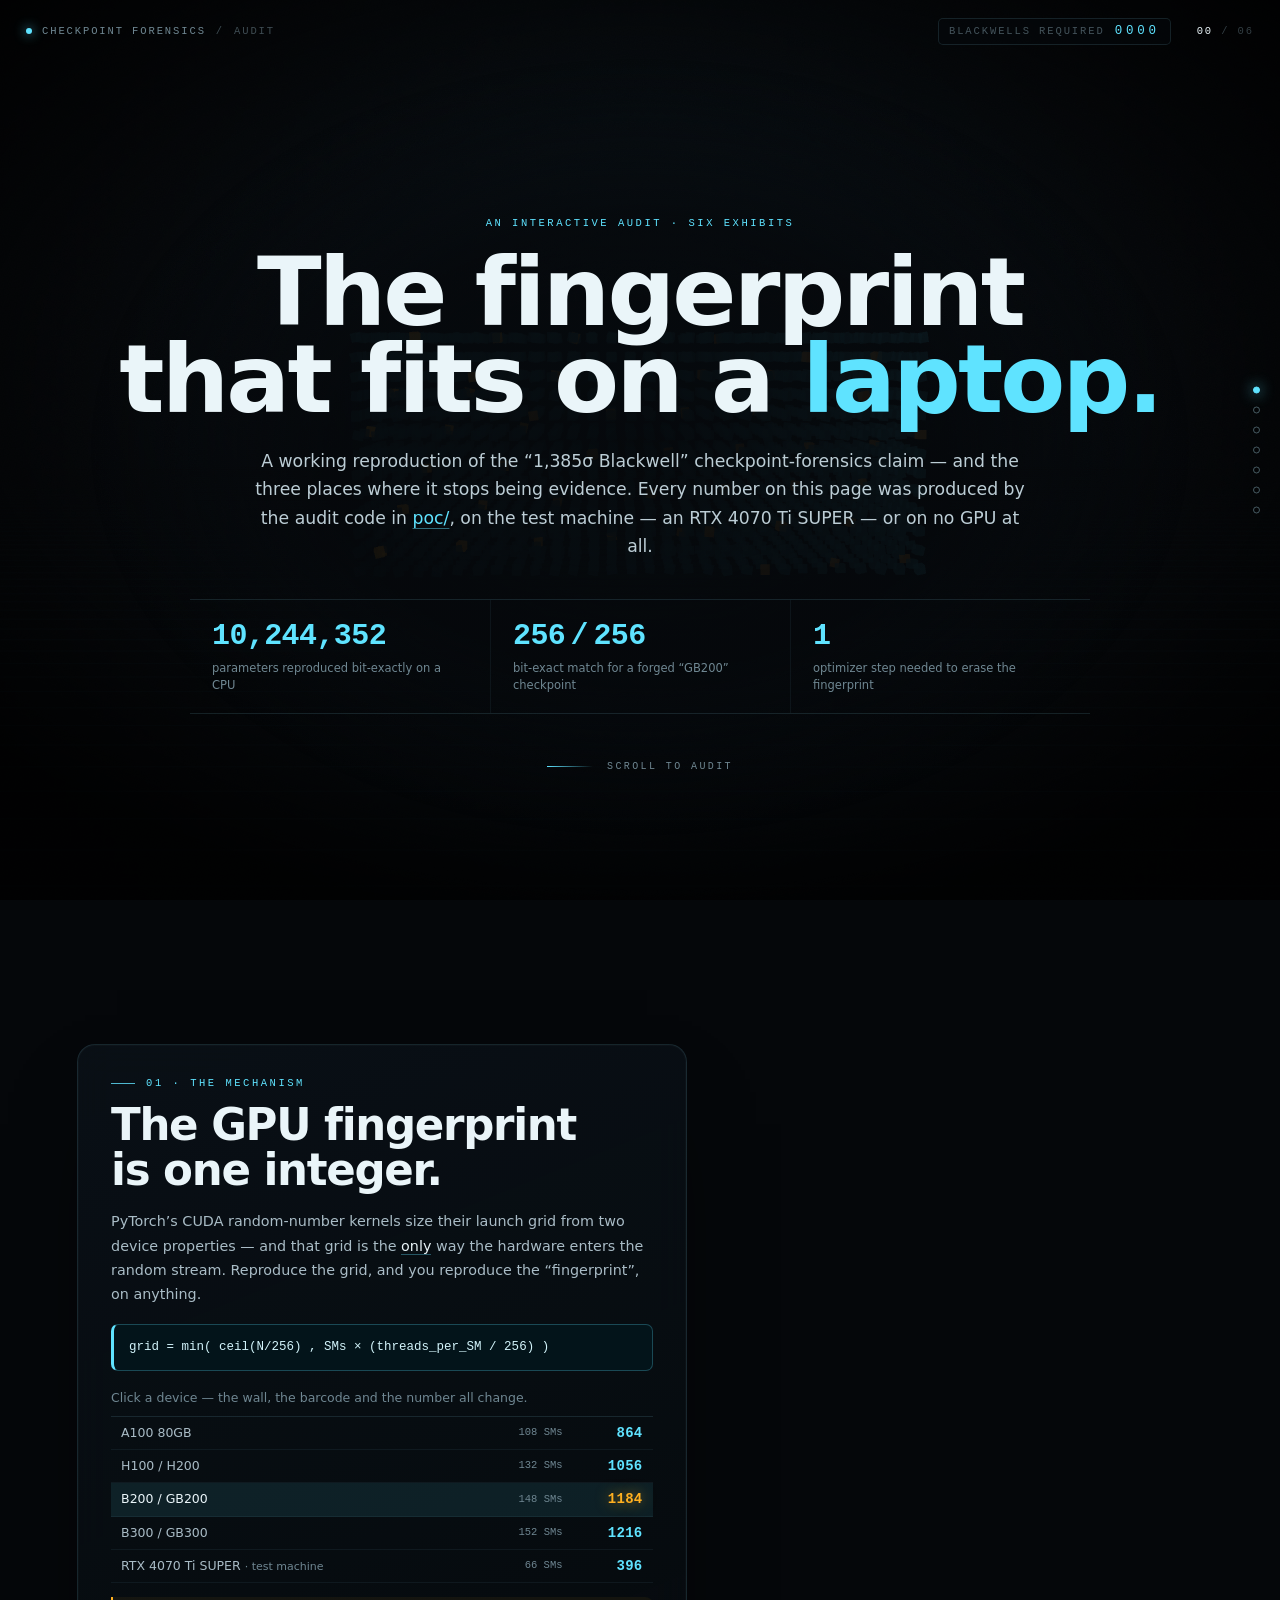
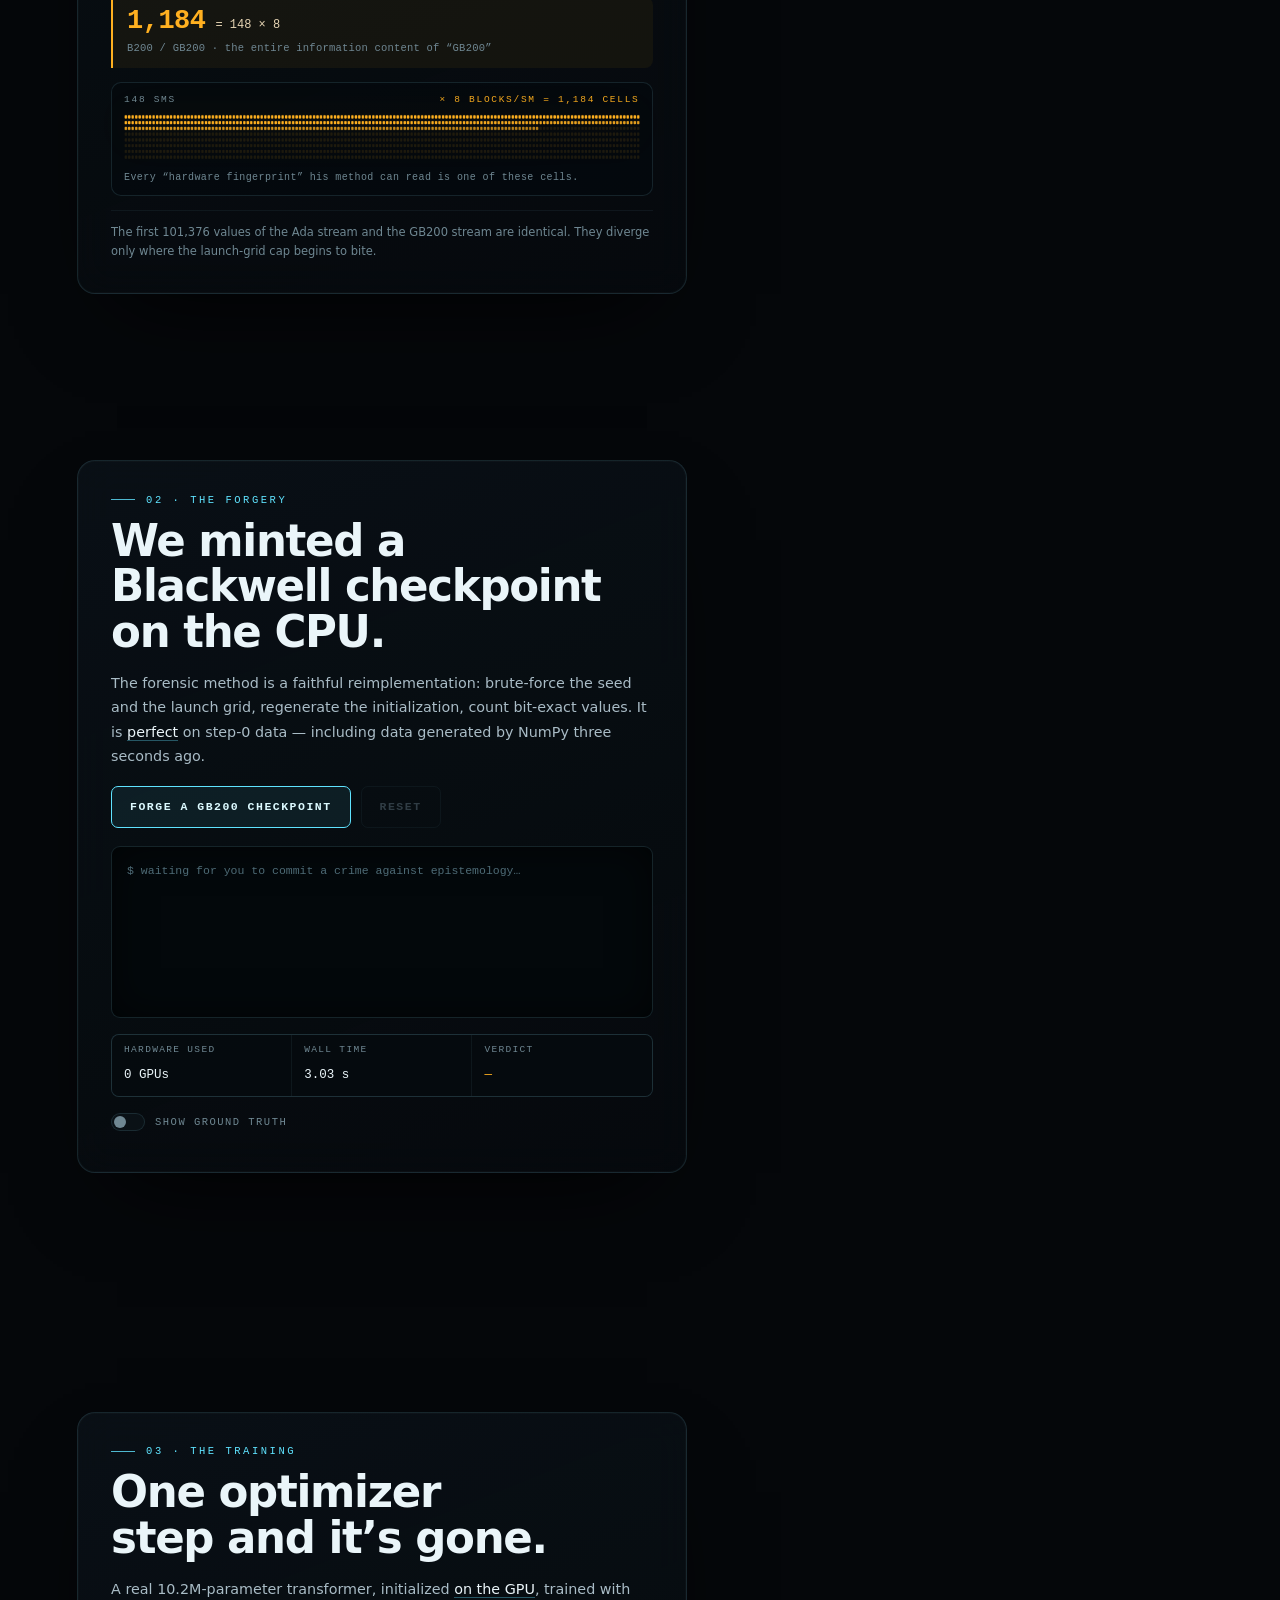
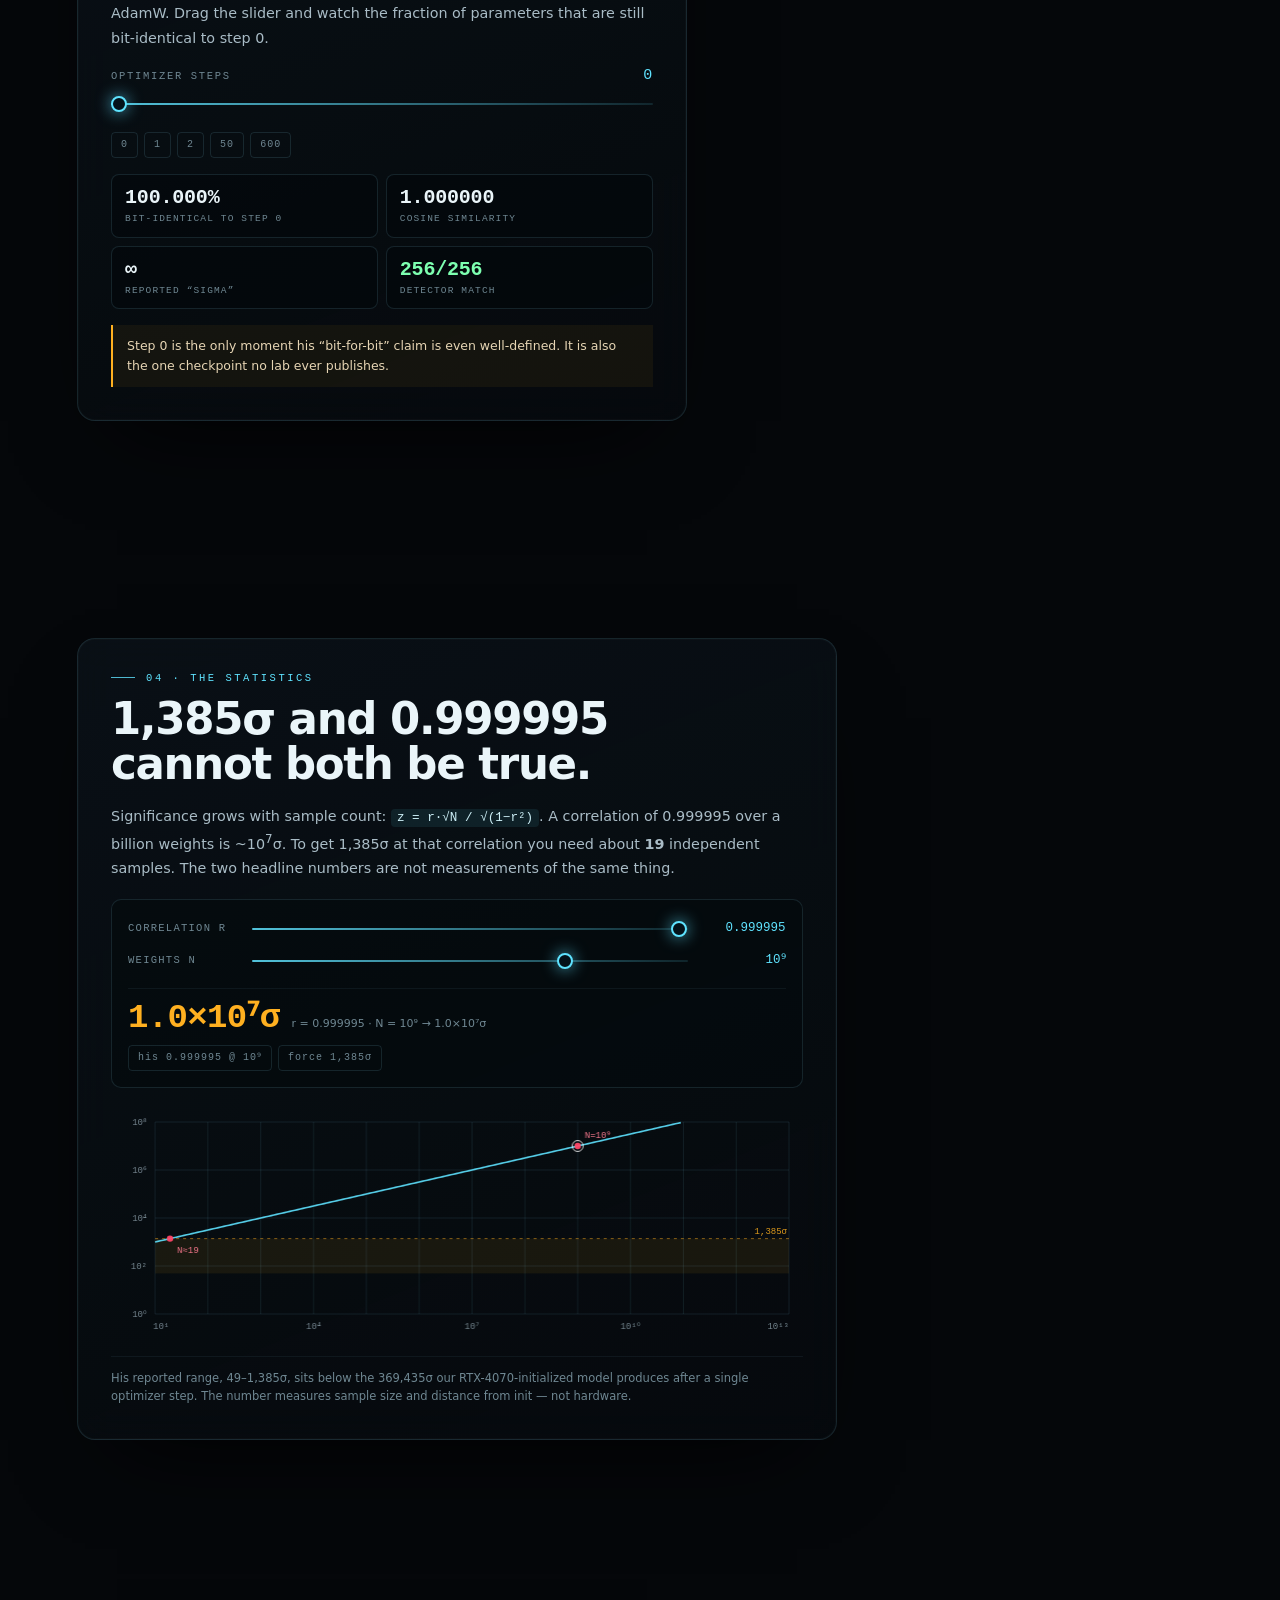
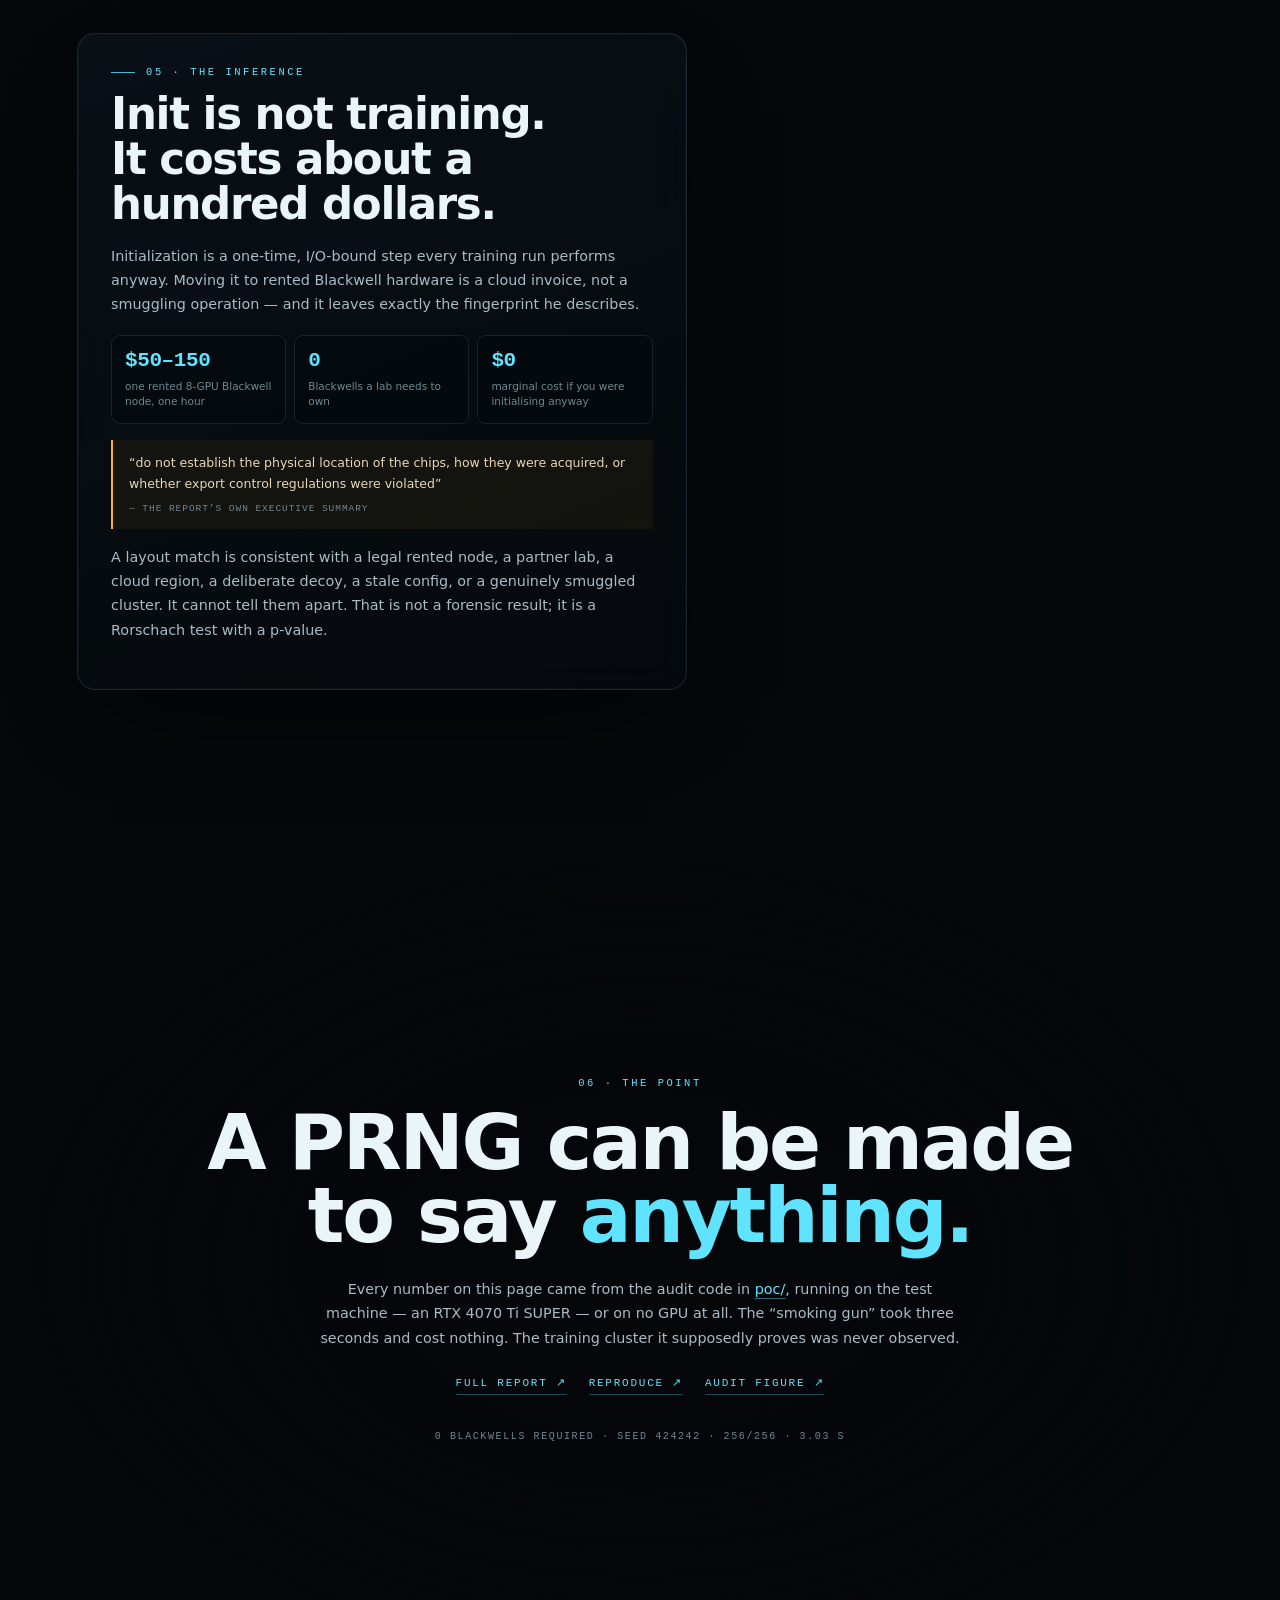
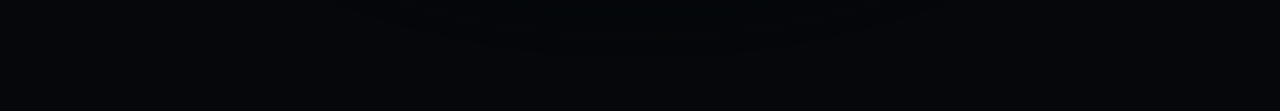
==== commit aa885053: "Add social preview card" ====
--- a/site/index.html
+++ b/site/index.html
@@ -6,6 +6,20 @@
 <meta name="theme-color" content="#05070a"/>
 <title>Checkpoint Forensics, Audited — an interactive teardown</title>
 <meta name="description" content="A working reproduction of the '1,385-sigma Blackwell' checkpoint forensics claim, and the three places where it stops being evidence."/>
+<meta property="og:type" content="website"/>
+<meta property="og:site_name" content="Checkpoint Forensics, Audited"/>
+<meta property="og:title" content="Certified GB200* — hardware not included"/>
+<meta property="og:description" content="256/256 bit-exact, generated on a laptop with zero GPUs, erased by one optimizer step. The '1,385σ Blackwell' claim, audited."/>
+<meta property="og:url" content="https://tespio.github.io/conclusive-vibes/site/"/>
+<meta property="og:image" content="https://tespio.github.io/conclusive-vibes/site/og.png"/>
+<meta property="og:image:type" content="image/png"/>
+<meta property="og:image:width" content="1200"/>
+<meta property="og:image:height" content="630"/>
+<meta property="og:image:alt" content="A red rubber stamp reading CERTIFIED GB200 with an asterisk, footnoted: hardware not included."/>
+<meta name="twitter:card" content="summary_large_image"/>
+<meta name="twitter:title" content="Certified GB200* — hardware not included"/>
+<meta name="twitter:description" content="256/256 bit-exact. Zero GPUs. One optimizer step to erase. The '1,385σ Blackwell' claim, audited."/>
+<meta name="twitter:image" content="https://tespio.github.io/conclusive-vibes/site/og.png"/>
 <link rel="icon" href="data:image/svg+xml,%3Csvg xmlns='http://www.w3.org/2000/svg' viewBox='0 0 32 32'%3E%3Crect width='32' height='32' fill='%2305070a'/%3E%3Crect x='6' y='6' width='8' height='8' fill='%235fe3ff'/%3E%3Crect x='18' y='6' width='8' height='8' fill='%23ffb020'/%3E%3Crect x='6' y='18' width='8' height='8' fill='%23ff4767'/%3E%3Crect x='18' y='18' width='8' height='8' fill='%235fe3ff'/%3E%3C/svg%3E"/>
 <link rel="stylesheet" href="styles.css"/>
 </head>
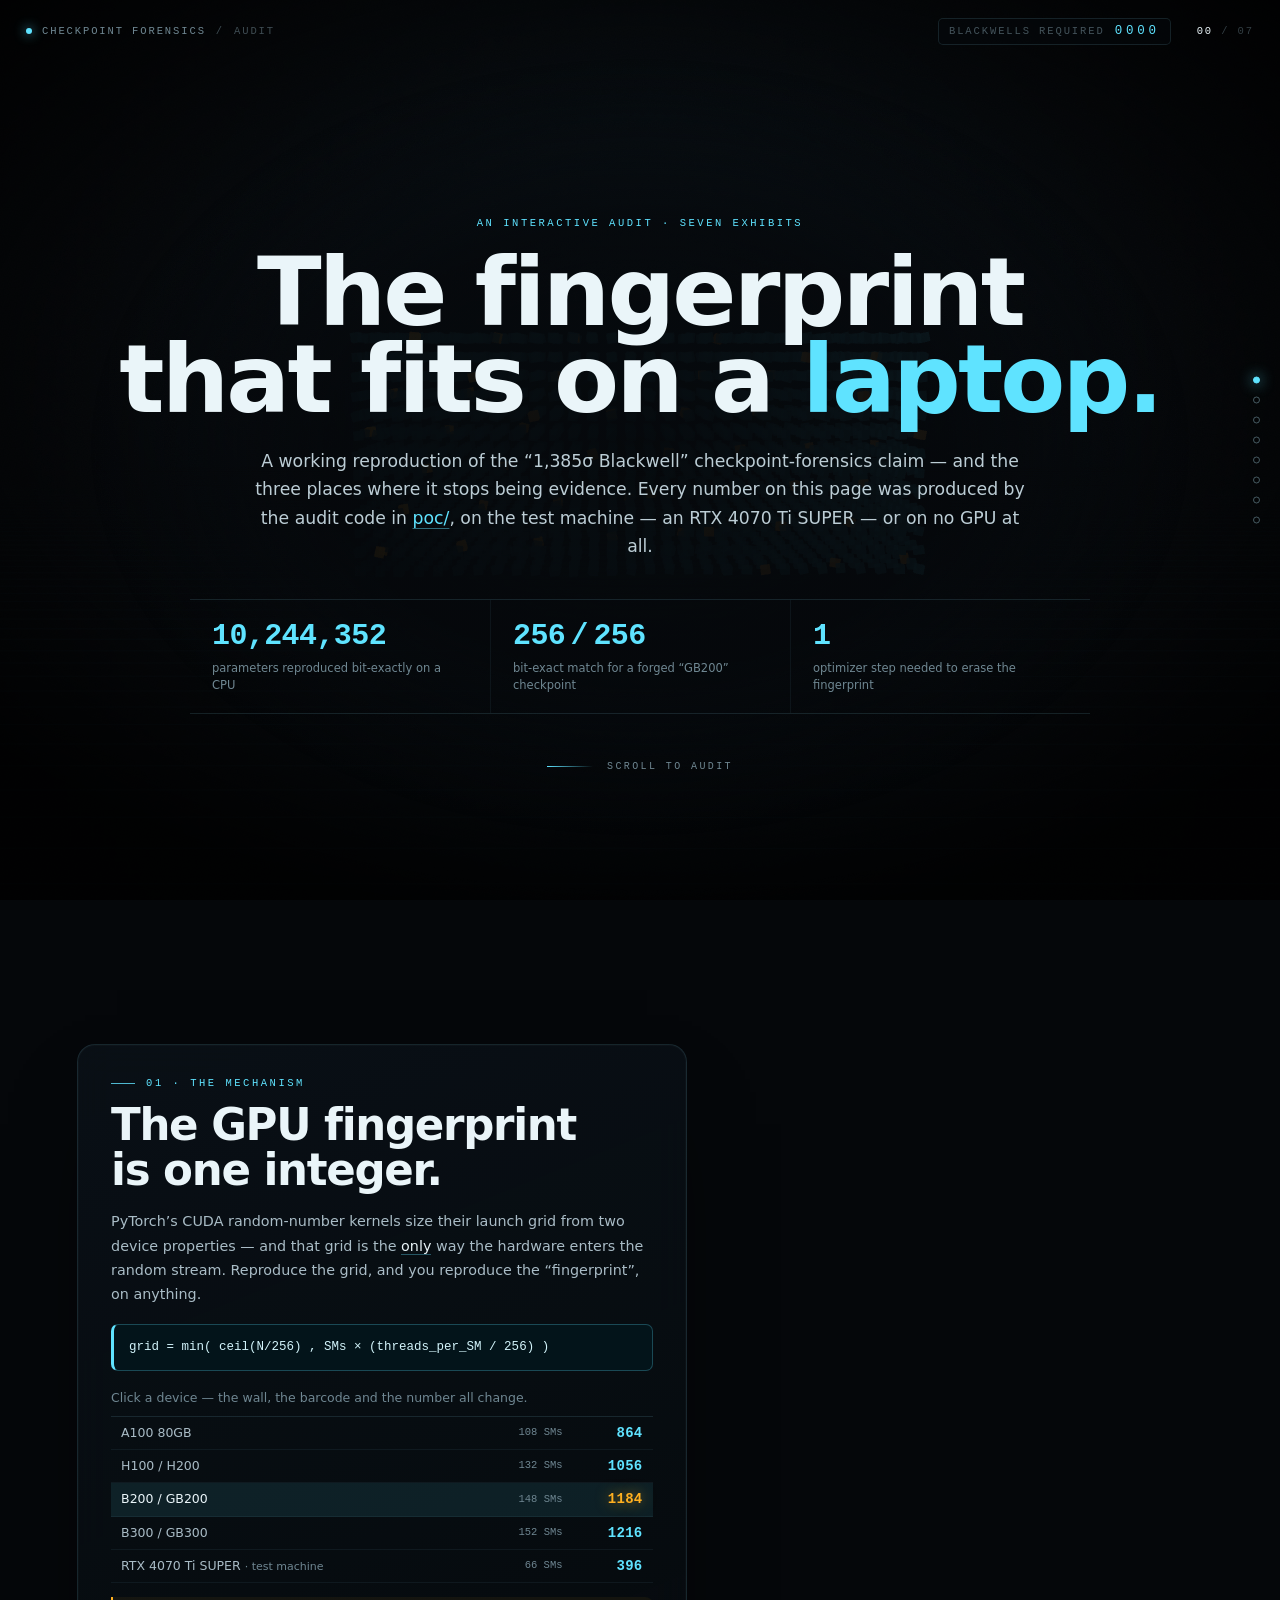
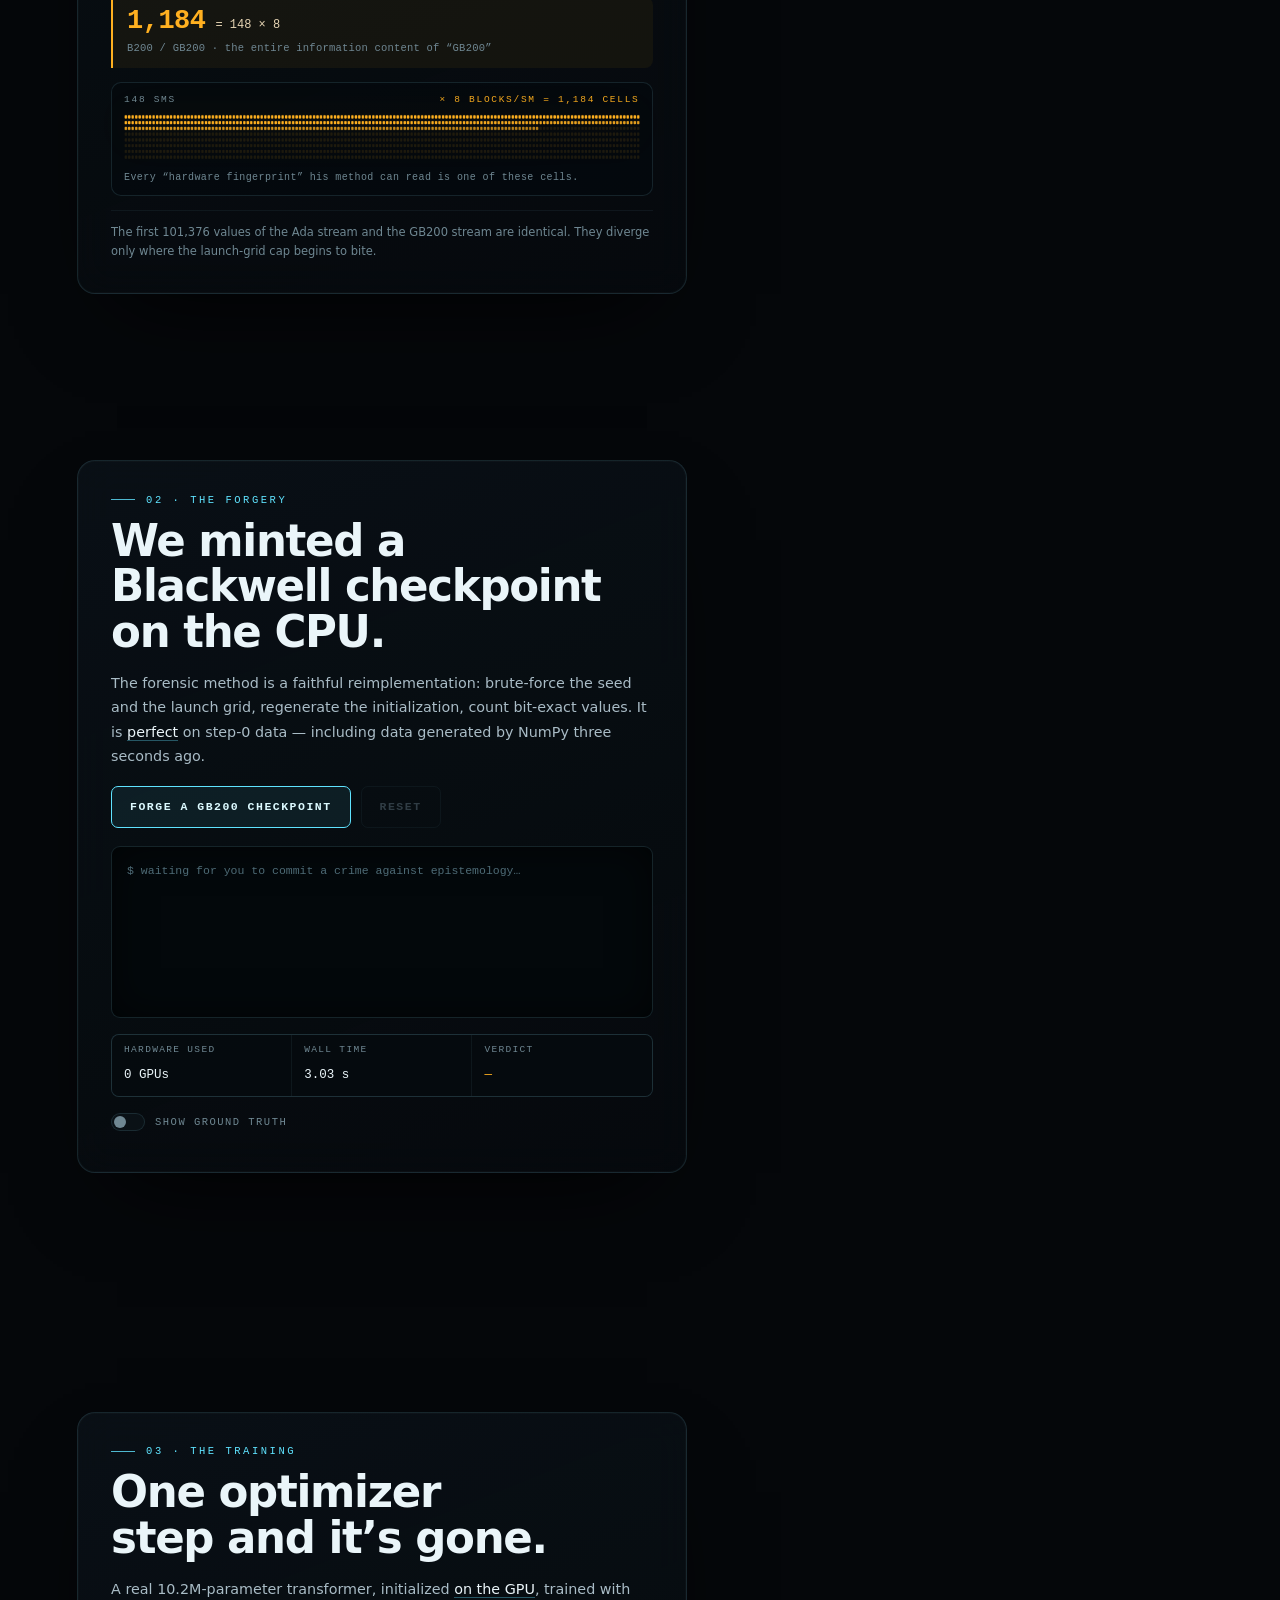
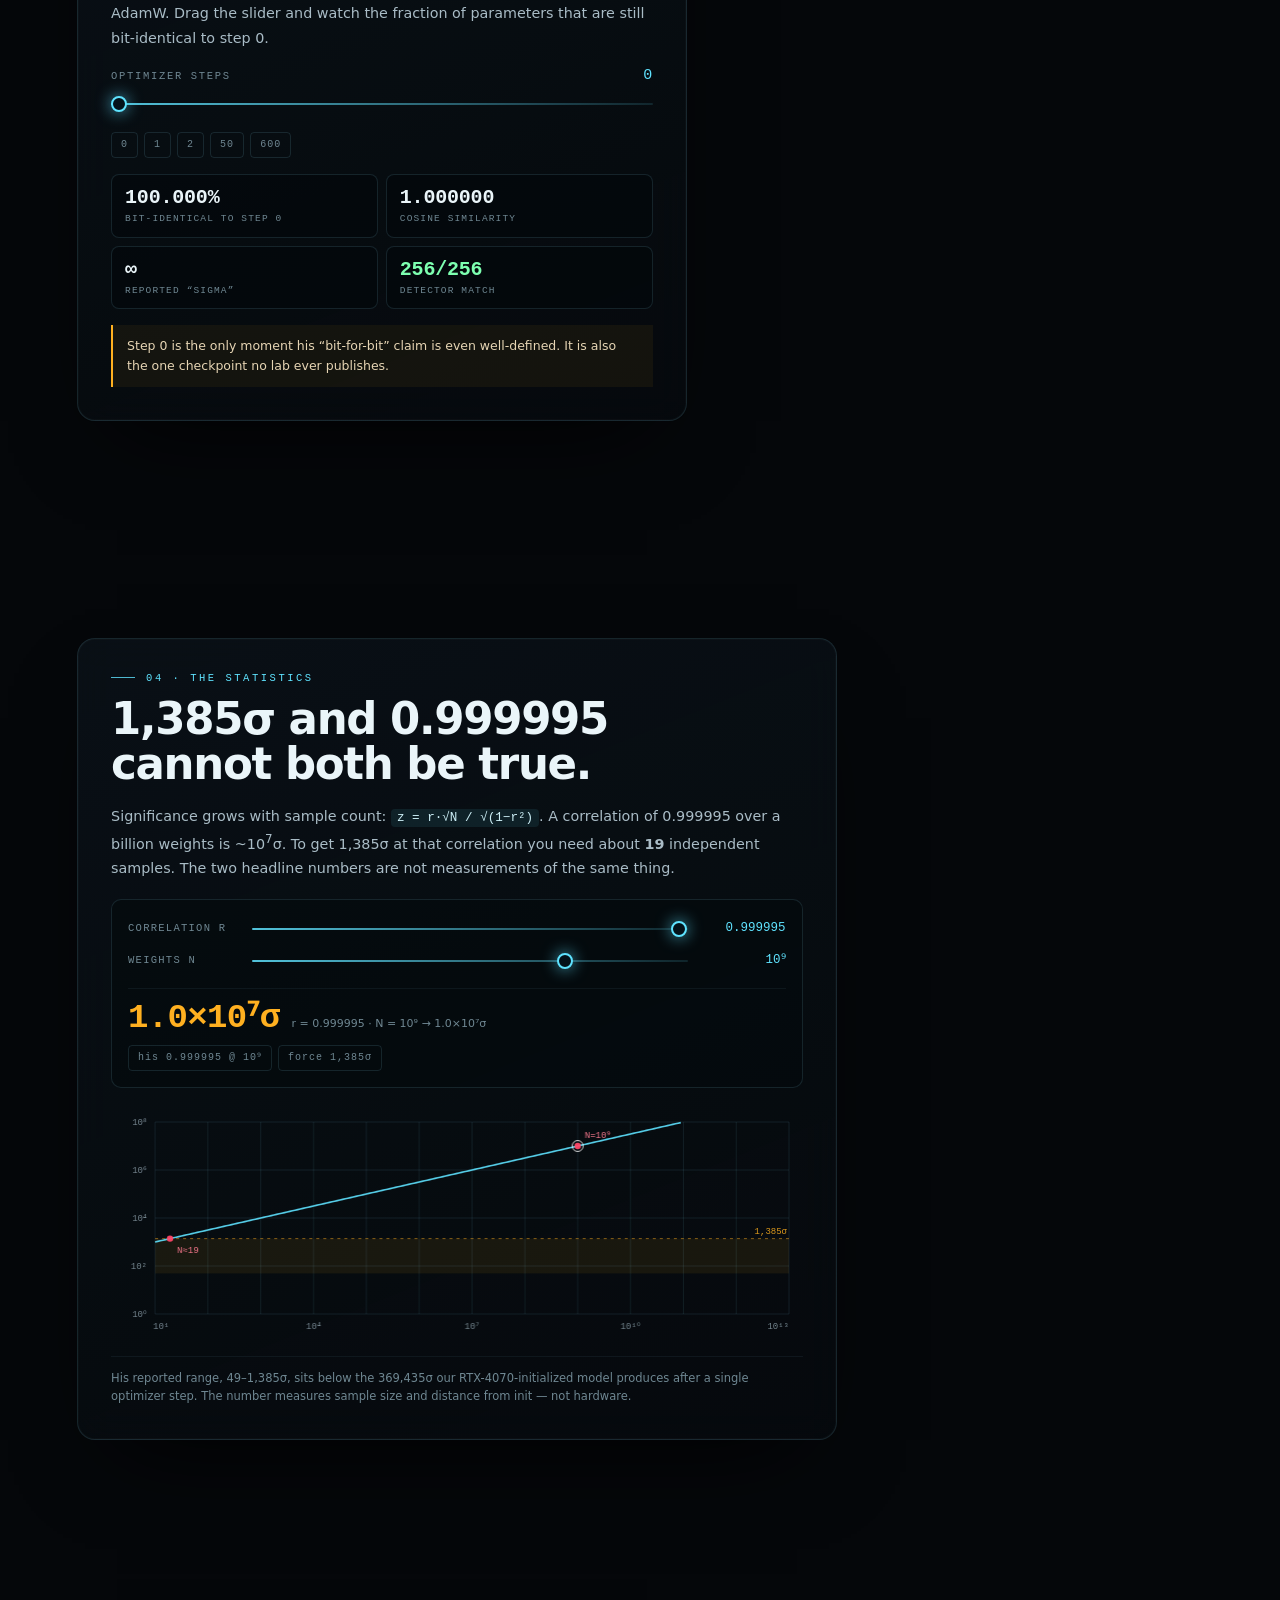
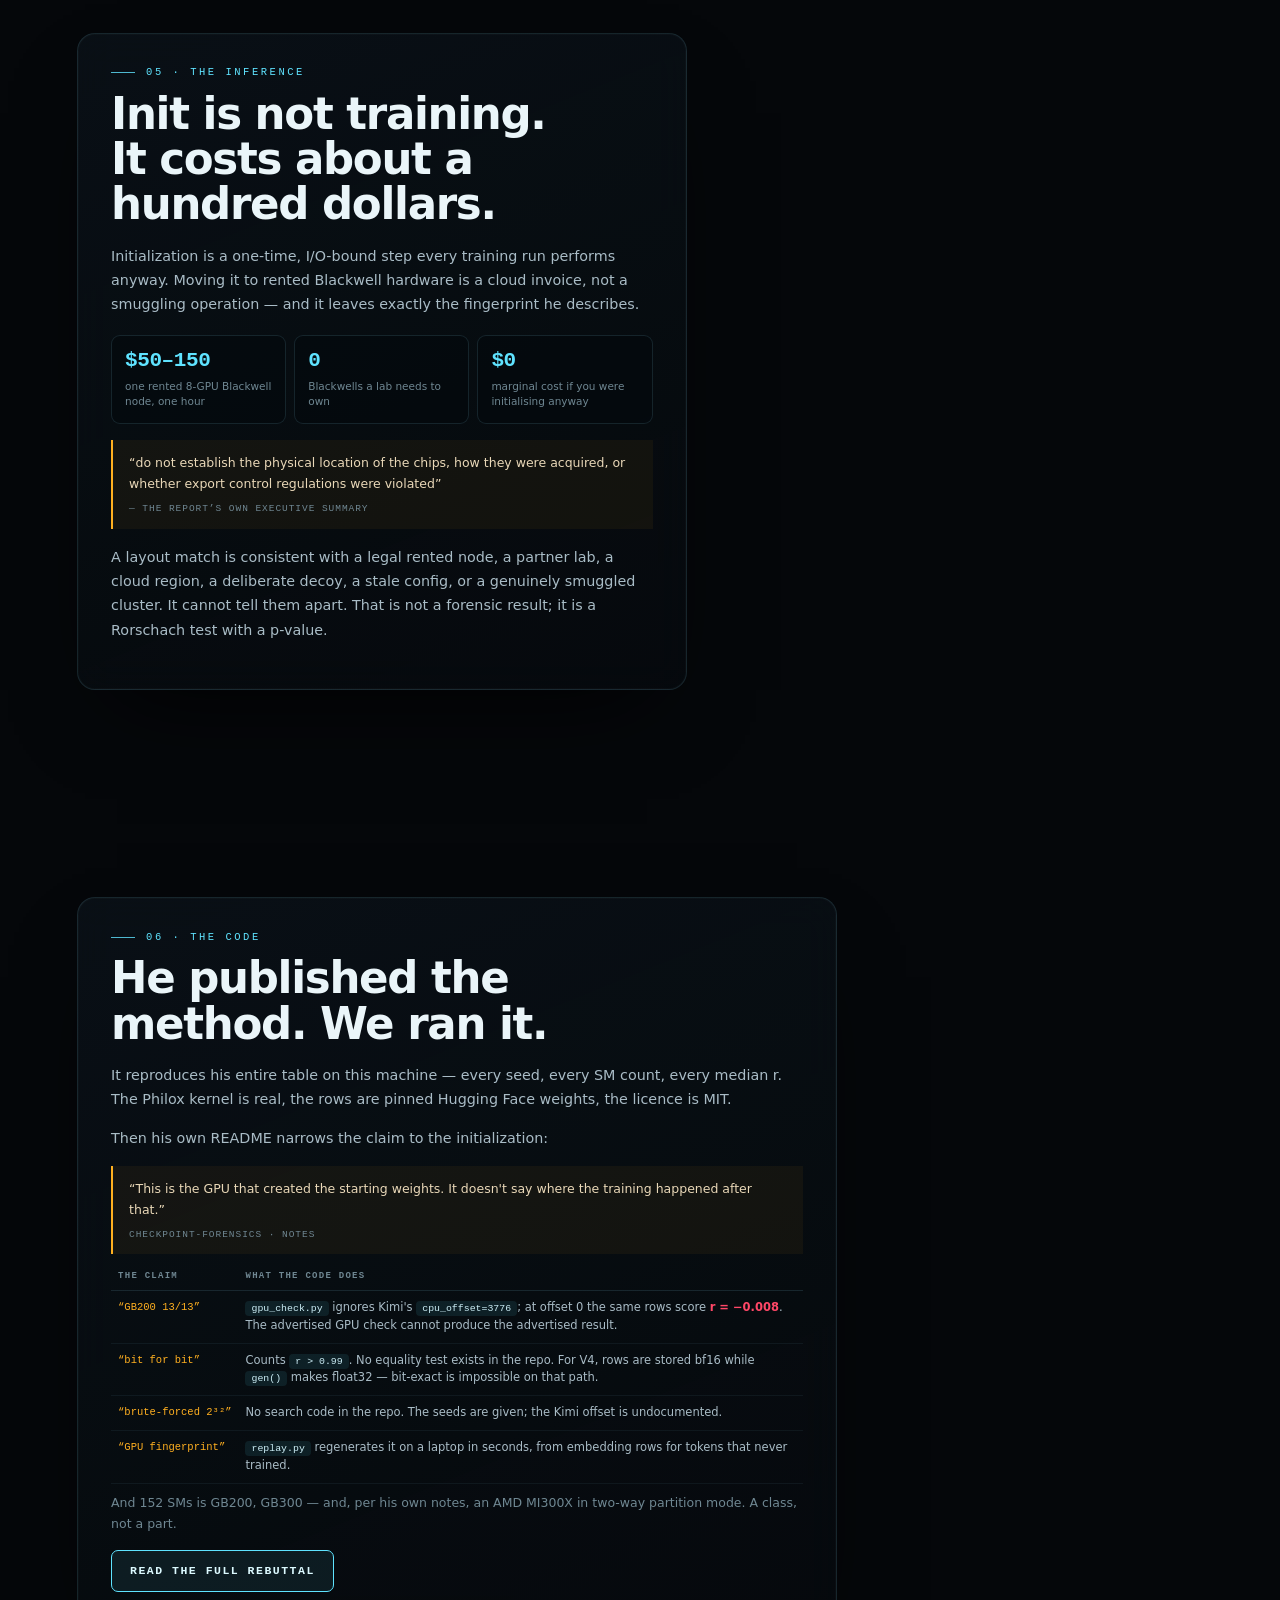
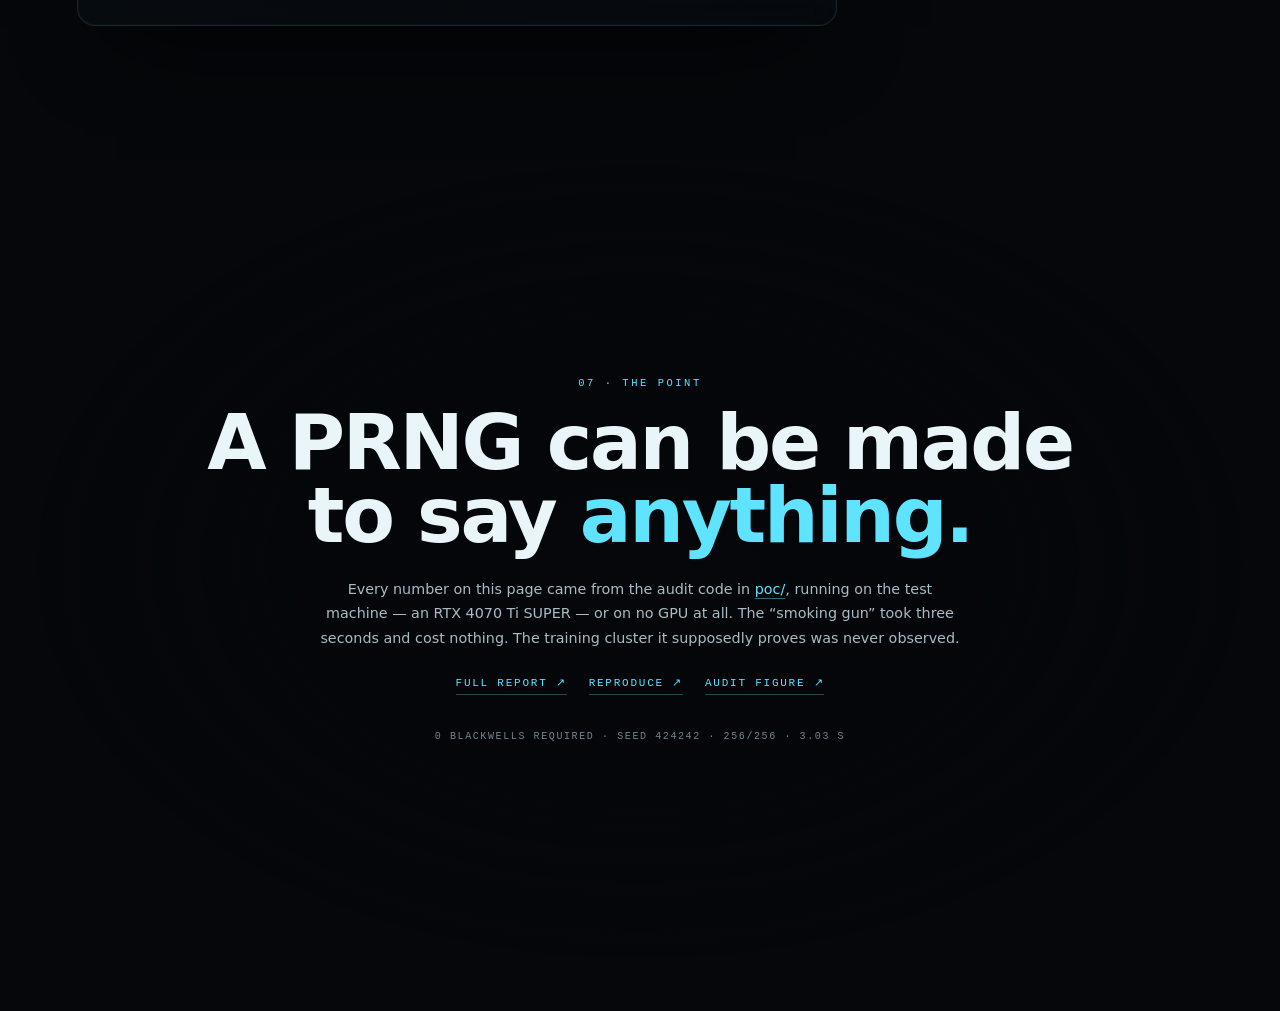
==== commit 3c883e97: "Add exhibit 06: audit of the published checkpoint-forensics repo" ====
--- a/site/index.html
+++ b/site/index.html
@@ -41,7 +41,7 @@
       <span class="hud__label">BLACKWELLS&nbsp;REQUIRED</span>
       <span class="hud__digits" id="counterDigits">0000</span>
     </div>
-    <div class="hud__idx"><b id="idxNum">00</b><span>&nbsp;/&nbsp;06</span></div>
+    <div class="hud__idx"><b id="idxNum">00</b><span>&nbsp;/&nbsp;07</span></div>
   </div>
 </header>
 
@@ -52,7 +52,7 @@
   <!-- ============================================================ 00 HERO -->
   <section class="section section--hero" id="s-hero" data-scene="hero" data-label="Opening">
     <div class="hero">
-      <div class="kicker">An interactive audit · six exhibits</div>
+      <div class="kicker">An interactive audit · seven exhibits</div>
       <h1>The fingerprint<br/>that fits on a <em>laptop.</em></h1>
       <p class="lede">A working reproduction of the “1,385σ Blackwell” checkpoint-forensics claim —
         and the three places where it stops being evidence. Every number on this page was produced
@@ -242,10 +242,49 @@
     </div>
   </section>
 
-  <!-- ============================================================== 06 OUTRO -->
+  <!-- =============================================================== 06 CODE -->
+  <section class="section" id="s-repo" data-scene="cost" data-label="His code">
+    <div class="panel panel--wide">
+      <div class="kicker">06 · The code</div>
+      <h2>He published the method. We ran it.</h2>
+      <p>It reproduces his entire table on this machine — every seed, every SM count, every
+        median r. The Philox kernel is real, the rows are pinned Hugging Face weights, the
+        licence is MIT.</p>
+      <p>Then his own README narrows the claim to the initialization:</p>
+      <blockquote>“This is the GPU that created the starting weights. It doesn't say where the
+        training happened after that.”
+        <cite>checkpoint-forensics · Notes</cite>
+      </blockquote>
+      <table class="claimtable">
+        <thead><tr><th>the claim</th><th>what the code does</th></tr></thead>
+        <tbody>
+          <tr><td>“GB200 13/13”</td>
+            <td><code>gpu_check.py</code> ignores Kimi's <code>cpu_offset=3776</code>; at
+              offset 0 the same rows score <b>r = −0.008</b>. The advertised GPU check cannot
+              produce the advertised result.</td></tr>
+          <tr><td>“bit for bit”</td>
+            <td>Counts <code>r &gt; 0.99</code>. No equality test exists in the repo. For V4,
+              rows are stored bf16 while <code>gen()</code> makes float32 — bit-exact is
+              impossible on that path.</td></tr>
+          <tr><td>“brute-forced 2³²”</td>
+            <td>No search code in the repo. The seeds are given; the Kimi offset is
+              undocumented.</td></tr>
+          <tr><td>“GPU fingerprint”</td>
+            <td><code>replay.py</code> regenerates it on a laptop in seconds, from embedding
+              rows for tokens that never trained.</td></tr>
+        </tbody>
+      </table>
+      <p class="small">And 152 SMs is GB200, GB300 — and, per his own notes, an AMD MI300X in
+        two-way partition mode. A class, not a part.</p>
+      <p class="btnrow"><a class="btn" href="../REBUTTAL.md" data-view="report"
+        data-title="We ran the checkpoint-forensics repo">read the full rebuttal</a></p>
+    </div>
+  </section>
+
+  <!-- ============================================================== 07 OUTRO -->
   <section class="section section--outro" id="s-outro" data-scene="outro" data-label="The point">
     <div class="outro">
-      <div class="kicker">06 · The point</div>
+      <div class="kicker">07 · The point</div>
       <h2>A PRNG can be made<br/>to say <em>anything.</em></h2>
       <p>Every number on this page came from the audit code in
         <a href="../poc/run_all.py" data-view="code" data-title="poc/run_all.py">poc/</a>, running on the test
--- a/site/styles.css
+++ b/site/styles.css
@@ -284,6 +284,19 @@
 .card span{display:block;font-size:10.5px;line-height:1.45;color:var(--dim)}
 blockquote{margin:16px 0;padding:13px 16px;border-left:2px solid var(--amber);background:rgba(255,176,32,.05);color:#e9d8b8;font-size:12.5px;line-height:1.65}
 blockquote cite{display:block;margin-top:8px;font:9.5px/1.4 var(--mono);letter-spacing:.1em;text-transform:uppercase;color:var(--dim);font-style:normal}
+
+/* claim vs code table */
+.claimtable{width:100%;border-collapse:collapse;margin:14px 0 8px;font-size:11.5px;line-height:1.55}
+.claimtable th{
+  font:600 9px/1.4 var(--mono);letter-spacing:.14em;text-transform:uppercase;color:var(--dim);
+  text-align:left;padding:0 7px 7px;border-bottom:1px solid var(--line);
+}
+.claimtable td{padding:8px 7px;border-bottom:1px solid var(--line-soft);vertical-align:top;color:var(--body)}
+.claimtable td:first-child{font-family:var(--mono);font-size:10.5px;color:var(--amber);white-space:nowrap;width:112px}
+.claimtable code{font-size:.86em;white-space:normal}
+.claimtable b{color:var(--red)}
+.btnrow{margin:16px 0 0}
+.btnrow .btn{display:inline-block;text-decoration:none}
 
 /* ---------- outro ---------------------------------------------------------- */
 .outro{max-width:1000px;text-align:center;position:relative;z-index:1}
@@ -494,6 +507,9 @@
   .code__line{grid-template-columns:32px 1fr;gap:10px;padding:0 12px}
   .figure{padding:14px}
   .figure img{max-height:66vh}
+  .claimtable{font-size:10.5px}
+  .claimtable td:first-child{white-space:normal;width:auto}
+  .claimtable th,.claimtable td{padding:7px 5px}
   .totop{right:14px;bottom:14px;padding:8px;gap:0}
   .totop__label{display:none}
 }
